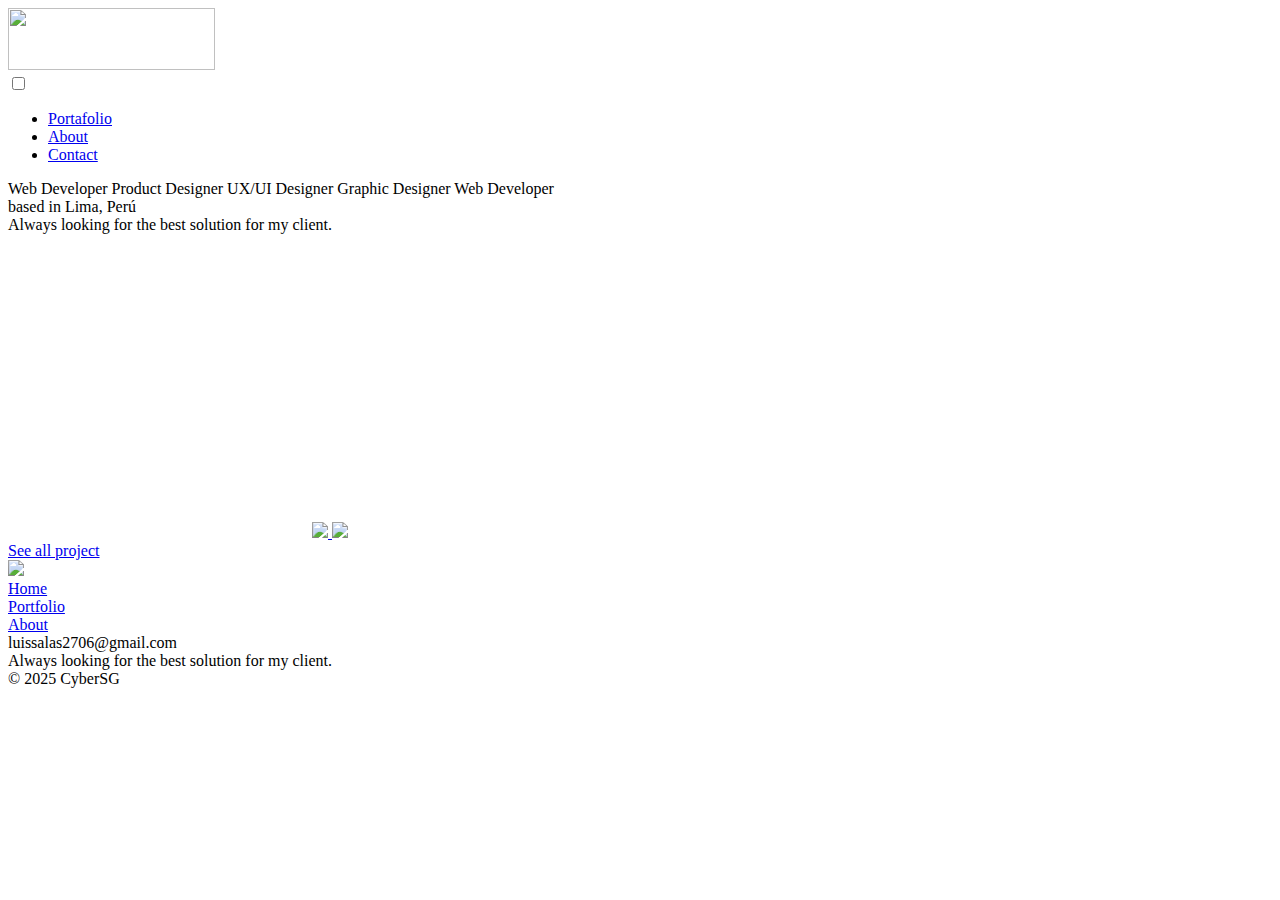
==== index.html @ b2e913a4 "Update index.html" ====
<!DOCTYPE html>
<html lang="en">
<head>
  <meta charset="utf-8" />
  <meta name="viewport" content="width=device-width" />
  <title>Home | CyberSG</title>
  <link rel="preconnect" href="https://fonts.googleapis.com">
  <link rel="preconnect" href="https://fonts.gstatic.com" crossorigin>
  <link href="https://fonts.googleapis.com/css2?family=Poppins:ital,wght@0,100;0,200;0,300;0,400;0,500;0,600;0,700;0,800;0,900;1,100;1,200;1,300;1,400;1,500;1,600;1,700;1,800;1,900&display=swap" rel="stylesheet">
  <link rel="stylesheet" href="https://cdnjs.cloudflare.com/ajax/libs/font-awesome/6.6.0/css/all.min.css">
  
  <link rel="icon" type="image/x-icon" href="./assets/images/myself.avif">
  <link rel="stylesheet" href="./assets/css/styles.css">
  <meta name="description" content="Graphic designer, Web designer and Illustrator experimenting all paths in design. Always looking for the best solution." />
</head>
<body>
  <!-- Header -->
  <header class="nav">
    <div class="header-wrap">
        <nav class="navbar">
          <a href="/" aria-current="page" class="navbar-brand w-inline-block w--current">
            <img src="https://cdn.prod.website-files.com/673e879d812768222bf37f48/673ea64b61f57337a04511da_Vectors-Wrapper.svg" loading="lazy" width="207" height="62" alt="" class="brand_logo">
          </a>
          <div class="hamburger-icon">
            <label for="dropdown">
              <div class="bar bar1"></div>
              <div class="bar bar2"></div>
              <div class="bar bar3"></div>  
            </label>
            <input type="checkbox" id="dropdown" name="dropdown">
          </div>
        </nav>
    </div>

    <ul class="pages">                   
        <li><a href="#inicio" title="Inicio">Portafolio</a></li>
        <li><a href="#productos" title="Productos">About</a></li>
        <li><a href="#servicio" title="Servicio">Contact</a></li>
    </ul> 
  </header>
  <!-- Header -->
  <main>
      <!-- Hero -->
    <section id="content">
      <div class="content-header">
        <div class="text-changer">
          <div class="roles-container"> 
            <span class="role">Web Developer</span>
            <span class="role">Product Designer</span>
            <span class="role">UX/UI Designer</span>
            <span class="role">Graphic Designer</span>
            <span class="role">Web Developer</span>
          </div>
        </div>
        <div class="content-subtitle">based in Lima, Perú</div>
        <div class="content-description">Always looking for the best solution for my client.</div>
      </div>
    </section>
    <!-- Hero-->

    <!-- Projects Section -->
    <section class="section">
      <div class="image-gallery">
        <a class="video-container" href="#">
          <video loop autoplay muted class="image-large" src="./assets/videos/arquitech.mp4"></video>
        </a>
        <div class="image-small-container">
          <a class="video-container">
            <video class="image-small" loop autoplay muted src="./assets/videos/anilist.mp4"></video>
          </a>
          <a class="image-small" href="#">
              <img class="image-small" src="./assets/images/cacao.avif" />
          </a>

          <a class="image-small" href="#">
            <img class="image-small" src="./assets/images/drcaramelo.avif" />
        </a>  
      </div>
        <a class="button" href="#">
            <div>See all project</div>
        </a>
      </div>
    </section>
  </main>
  
<!-- Footer -->
  <footer>
    <div class="footer">
      <div class="footer-image">
        <img class="img" src="./assets/images/myself.avif" />
      </div>
      <div class="footer-section">
        <a class="footer-link" href="#">
          <div>Home</div>
        </a>
        <a class="footer-link" href="#">
          <div>Portfolio</div>
        </a>
        <a class="footer-link" href="#">
          <div>About</div>
        </a>
      </div>
      
      <div class="footer-section contact">
        <div>luissalas2706@gmail.com</div>
      </div>
      
      <div class="footer-section contact">
        <div>Always looking for the best solution for my client.</div>
        <div class="footer-border"></div>
      </div>
    </div>
        
    <div class="footer-bottom">
      <div class="footer-copyright">© 2025 CyberSG</div>
      <div class="footer-icon">
        <div class="footer-icon-inner"></div>
      </div>
      <div class="footer-icon">
        <div class="footer-icon-inner"></div>
      </div>
      <div class="contact-section">
        <div class="contact-box">
          <div class="contact-icon">
            <div class="contact-icon-inner"></div>
          </div>
        </div>
      </div>
    </div>
  </footer>

  <div class="cursor"></div>

  <script>
    const links = document.querySelectorAll('a');
    const cursor = document.querySelector('.cursor');
    document.addEventListener('mousemove', e => {
      cursor.style.left = e.clientX + 'px';
      cursor.style.top = e.clientY + 'px';
    });

    links.forEach(link => {
    link.addEventListener('mouseenter', () => {
        cursor.classList.add('hover');
    });
    link.addEventListener('mouseleave', () => {
        cursor.classList.remove('hover');
    });
});
  </script>
  <!-- <script async src="https://events.framer.com/script" data-fid="985a399c72b0c7d44faf01b44bc8682a6a8ce9998fe807d89aa4cbc9bcb6f5d7"></script> -->
</body>
</html>
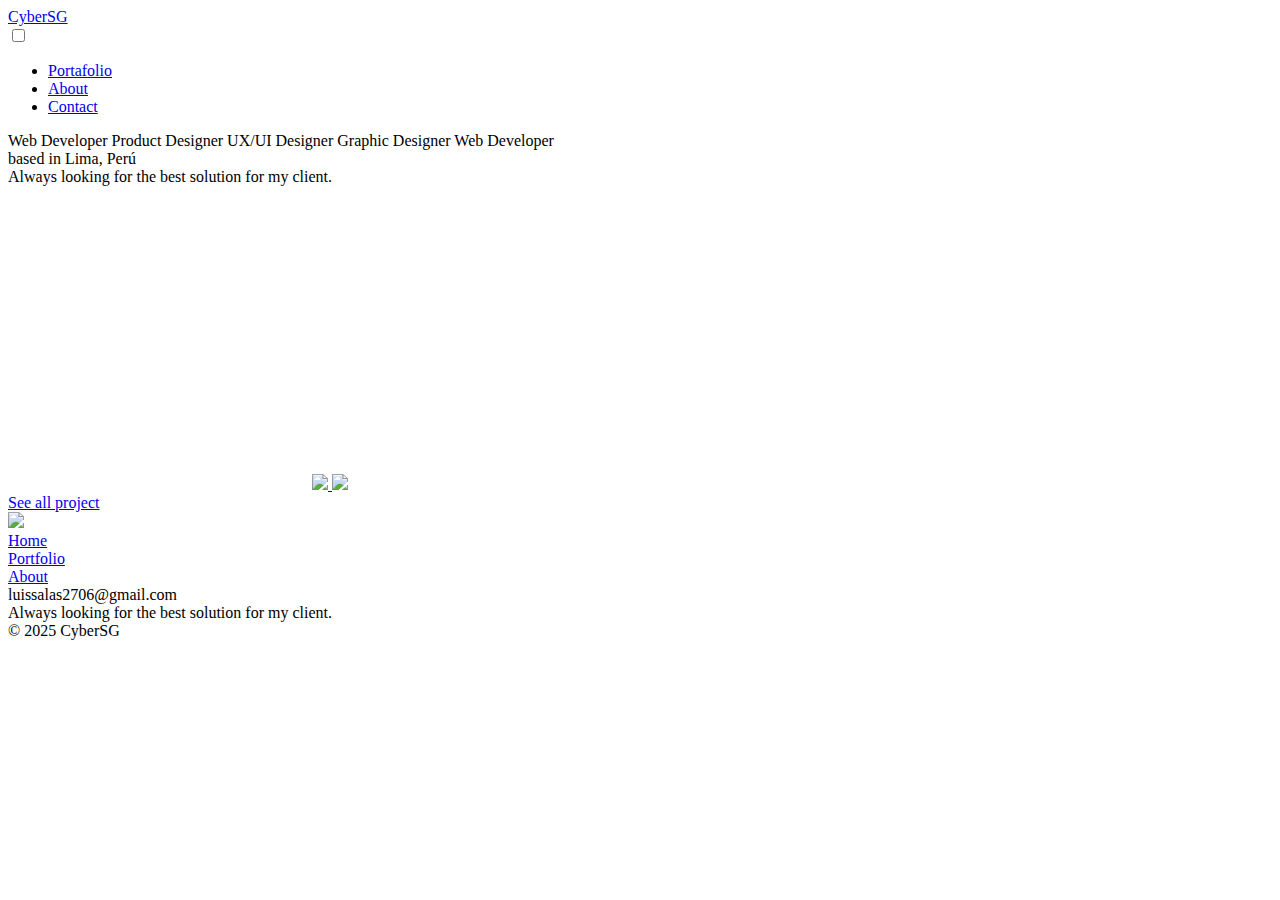
==== commit a342dfed: "Update index.html" ====
--- a/index.html
+++ b/index.html
@@ -19,7 +19,8 @@
     <div class="header-wrap">
         <nav class="navbar">
           <a href="/" aria-current="page" class="navbar-brand w-inline-block w--current">
-            <img src="https://cdn.prod.website-files.com/673e879d812768222bf37f48/673ea64b61f57337a04511da_Vectors-Wrapper.svg" loading="lazy" width="207" height="62" alt="" class="brand_logo">
+            <div class="logo_text">CyberSG</div>
+<!--             <img src="https://cdn.prod.website-files.com/673e879d812768222bf37f48/673ea64b61f57337a04511da_Vectors-Wrapper.svg" loading="lazy" width="207" height="62" alt="" class="brand_logo"> -->
           </a>
           <div class="hamburger-icon">
             <label for="dropdown">
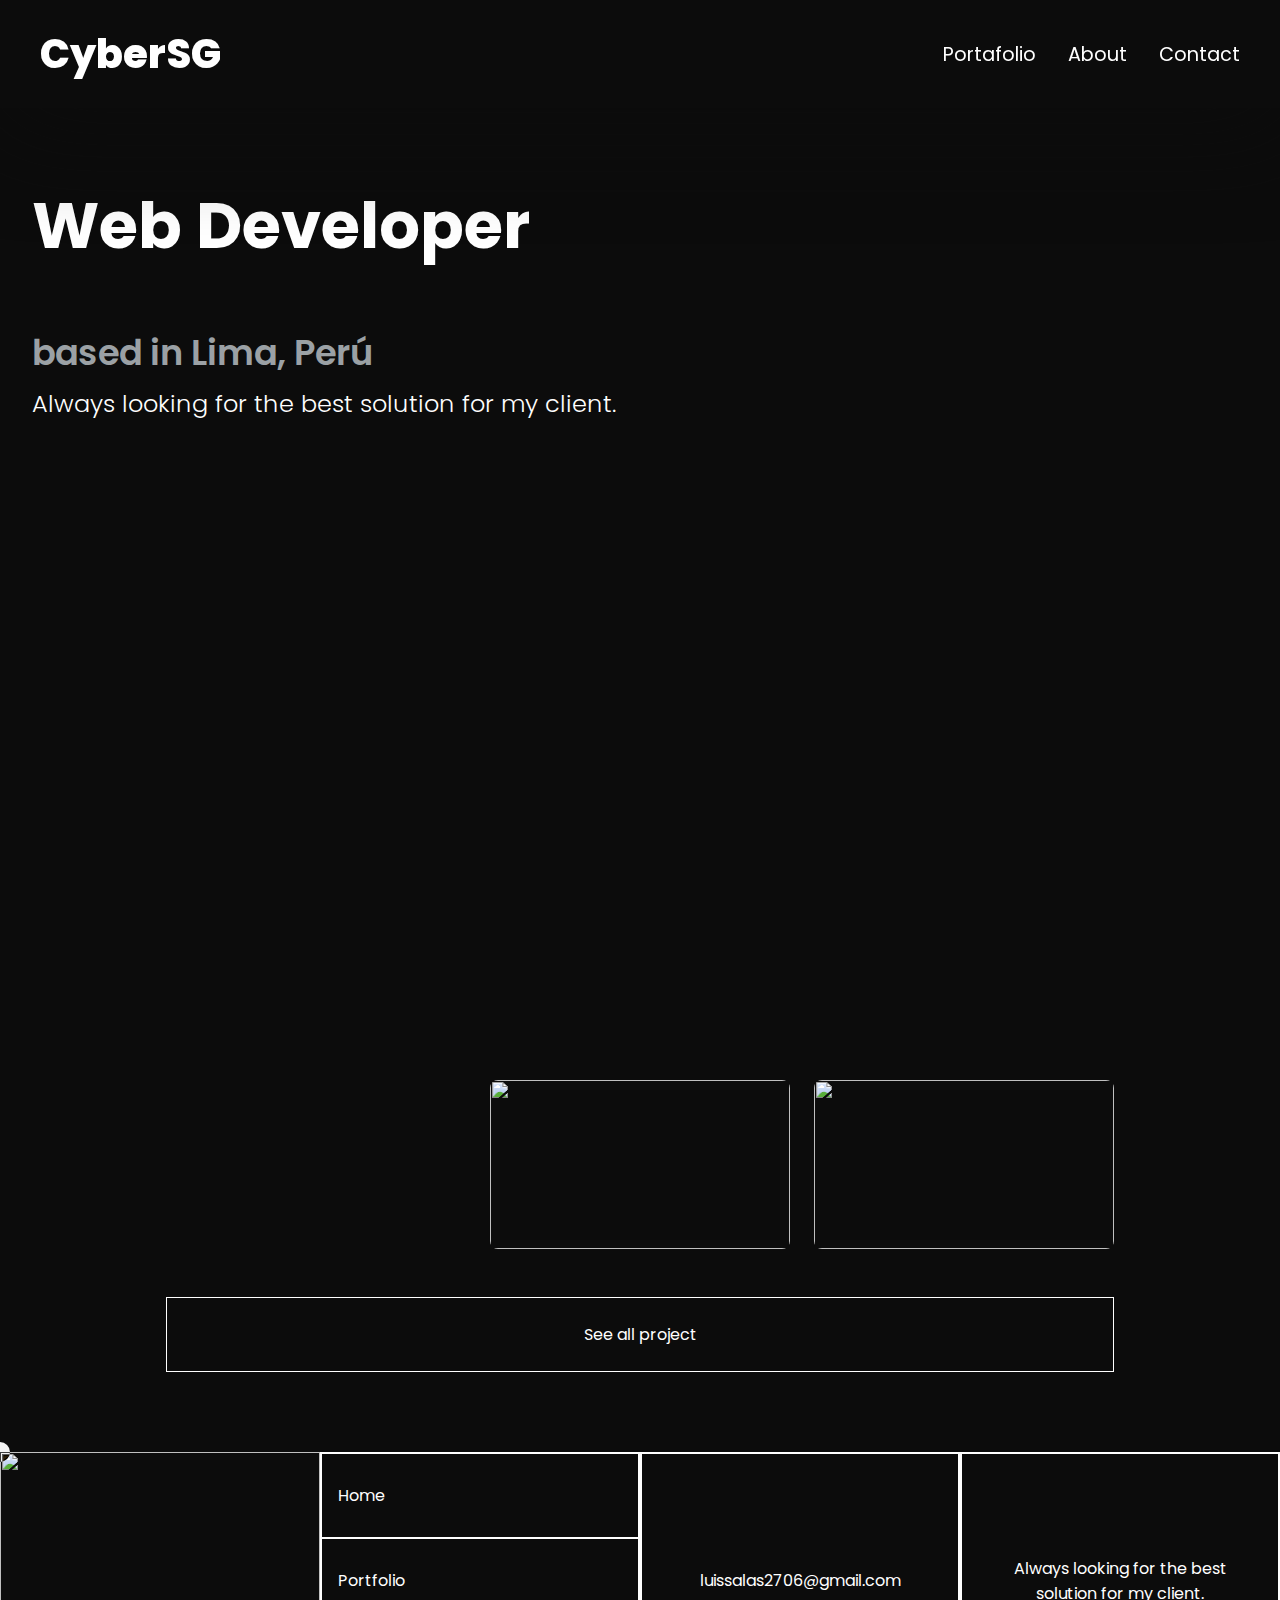
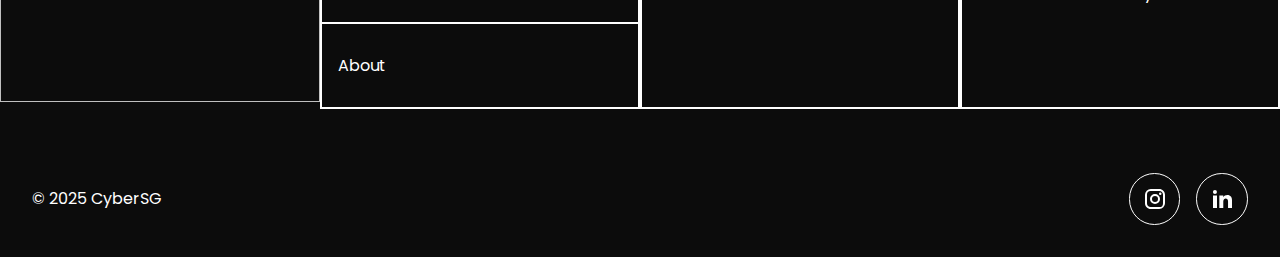
==== commit 79cea718: "feed/ ver 2 from desktop" ====
--- a/index.html
+++ b/index.html
@@ -14,32 +14,6 @@
   <meta name="description" content="Graphic designer, Web designer and Illustrator experimenting all paths in design. Always looking for the best solution." />
 </head>
 <body>
-  <!-- Header -->
-  <header class="nav">
-    <div class="header-wrap">
-        <nav class="navbar">
-          <a href="/" aria-current="page" class="navbar-brand w-inline-block w--current">
-            <div class="logo_text">CyberSG</div>
-<!--             <img src="https://cdn.prod.website-files.com/673e879d812768222bf37f48/673ea64b61f57337a04511da_Vectors-Wrapper.svg" loading="lazy" width="207" height="62" alt="" class="brand_logo"> -->
-          </a>
-          <div class="hamburger-icon">
-            <label for="dropdown">
-              <div class="bar bar1"></div>
-              <div class="bar bar2"></div>
-              <div class="bar bar3"></div>  
-            </label>
-            <input type="checkbox" id="dropdown" name="dropdown">
-          </div>
-        </nav>
-    </div>
-
-    <ul class="pages">                   
-        <li><a href="#inicio" title="Inicio">Portafolio</a></li>
-        <li><a href="#productos" title="Productos">About</a></li>
-        <li><a href="#servicio" title="Servicio">Contact</a></li>
-    </ul> 
-  </header>
-  <!-- Header -->
   <main>
       <!-- Hero -->
     <section id="content">
@@ -57,7 +31,6 @@
         <div class="content-description">Always looking for the best solution for my client.</div>
       </div>
     </section>
-    <!-- Hero-->
 
     <!-- Projects Section -->
     <section class="section">
@@ -66,7 +39,7 @@
           <video loop autoplay muted class="image-large" src="./assets/videos/arquitech.mp4"></video>
         </a>
         <div class="image-small-container">
-          <a class="video-container">
+          <a class="video-container" href="#">
             <video class="image-small" loop autoplay muted src="./assets/videos/anilist.mp4"></video>
           </a>
           <a class="image-small" href="#">
@@ -83,73 +56,22 @@
       </div>
     </section>
   </main>
-  
-<!-- Footer -->
-  <footer>
-    <div class="footer">
-      <div class="footer-image">
-        <img class="img" src="./assets/images/myself.avif" />
-      </div>
-      <div class="footer-section">
-        <a class="footer-link" href="#">
-          <div>Home</div>
-        </a>
-        <a class="footer-link" href="#">
-          <div>Portfolio</div>
-        </a>
-        <a class="footer-link" href="#">
-          <div>About</div>
-        </a>
-      </div>
-      
-      <div class="footer-section contact">
-        <div>luissalas2706@gmail.com</div>
-      </div>
-      
-      <div class="footer-section contact">
-        <div>Always looking for the best solution for my client.</div>
-        <div class="footer-border"></div>
-      </div>
-    </div>
-        
-    <div class="footer-bottom">
-      <div class="footer-copyright">© 2025 CyberSG</div>
-      <div class="footer-icon">
-        <div class="footer-icon-inner"></div>
-      </div>
-      <div class="footer-icon">
-        <div class="footer-icon-inner"></div>
-      </div>
-      <div class="contact-section">
-        <div class="contact-box">
-          <div class="contact-icon">
-            <div class="contact-icon-inner"></div>
-          </div>
-        </div>
-      </div>
-    </div>
-  </footer>
 
   <div class="cursor"></div>
 
   <script>
-    const links = document.querySelectorAll('a');
-    const cursor = document.querySelector('.cursor');
-    document.addEventListener('mousemove', e => {
-      cursor.style.left = e.clientX + 'px';
-      cursor.style.top = e.clientY + 'px';
+    document.addEventListener("DOMContentLoaded", function () {
+    Promise.all([
+    fetch("./assets/components/header.html").then(response => response.text()),
+    fetch("./assets/components/footer.html").then(response => response.text())
+    ]).then(([header, footer]) => {
+    document.body.insertAdjacentHTML("afterbegin", header);
+    document.body.insertAdjacentHTML("beforeend", footer);
+    initCursor(); // Inicializa el cursor después de cargar header y footer
     });
+    });
+  </script>
+  <script src="./assets/js/mouse.js"></script>
 
-    links.forEach(link => {
-    link.addEventListener('mouseenter', () => {
-        cursor.classList.add('hover');
-    });
-    link.addEventListener('mouseleave', () => {
-        cursor.classList.remove('hover');
-    });
-});
-  </script>
-  <!-- <script async src="https://events.framer.com/script" data-fid="985a399c72b0c7d44faf01b44bc8682a6a8ce9998fe807d89aa4cbc9bcb6f5d7"></script> -->
 </body>
-</html>
-
+</html>--- a/assets/css/styles.css
+++ b/assets/css/styles.css
@@ -0,0 +1,662 @@
+/* General styles */
+:root {
+    --bg-color: #0C0C0C;
+    --text-color: #fff;
+    --accent-color: #0c0c0c;
+}
+
+
+* {
+    box-sizing: border-box;
+}
+
+/* @import url('https://fonts.googleapis.com/css2?family=Poppins:ital,wght@0,100;0,200;0,300;0,400;0,500;0,600;0,700;0,800;0,900;1,100;1,200;1,300;1,400;1,500;1,600;1,700;1,800;1,900&display=swap'); */
+
+body {
+    font-family: 'Poppins', sans-serif;
+    margin: 0;
+    padding: 0;
+    background-color: var(--bg-color);
+    color: #fff;
+    width: 100%;
+}
+.header {
+    position: relative;
+    background: var(--bg-color);
+    box-shadow: 0px 1px 2px rgba(0, 0, 0, 0.25);
+    display: flex;
+    flex-direction: column;
+    justify-content: flex-start;
+    align-items: flex-start;
+}
+
+a.logo-text{
+    color: white;
+    font-size: 2.5rem;
+    font-weight: 800;
+    text-decoration: none;
+}
+
+.nav{
+    width: 100%;
+    padding: 1.5rem 2.5rem;
+    position: sticky;
+    top: 0;
+    z-index: 50;
+    display: flex;
+    flex-direction: column;
+    background-color: var(--bg-color);
+    justify-content: center;
+    align-items: center;
+    align-content: center;
+    box-shadow: 5px 8px 100px 8px var(--bg-color);
+}
+
+.navbar-content {
+    padding: 2rem;
+    display: flex;
+    flex-direction: column;
+    justify-content: center;
+    align-items: center;
+    width: 100%;
+    height: auto;
+    background: var(--bg-color);
+    top: 10%;
+}
+
+.navbar-link {
+    font-size: 1rem;
+    font-weight: 700;
+    line-height: 1.2em;
+    text-decoration: none;
+    display: flex;
+    flex-direction: column;
+    align-items: center;
+    text-align: center;
+}
+
+.hamburger-icon .bar {
+    width: 30px;
+    height: 4.5px;
+    background-color: white;
+    margin: 6px 0;
+    transition: all 0.5s ease, opacity 0.3s ease;
+    transform-origin: left;
+}
+
+/* Estilos cuando el menú está abierto */
+header:has(.hamburger-icon input[type="checkbox"]:checked) .bar1 {
+    transform: rotate(45deg);
+}
+
+header:has(.hamburger-icon input[type="checkbox"]:checked) .bar2 {
+   opacity: 0;
+}
+
+header:has(.hamburger-icon input[type="checkbox"]:checked) .bar3 {
+    transform: rotate(-45deg);
+}
+
+.hamburger-icon input[type="checkbox"] {
+    display: none;
+}
+
+header:has(.hamburger-icon input[type="checkbox"]:checked) .pages {
+    height: auto;
+    opacity: 1;
+    transition: height 0.3s ease, opacity 0.3s ease;
+    margin: 1rem;
+}
+
+label {
+    text-align: left;
+    justify-content: left;
+    font-family: "Noto Serif JP";
+    font-weight: 800;
+}
+input {
+    width: 100%;
+    display: flex;
+    flex-direction: column;
+    font-family: "Noto Serif JP";
+    font-weight: 700;
+    padding: 0.9rem;
+
+}
+
+.horizontal {
+    justify-content: center;
+    width: 100%;
+    gap: 2rem;
+    display: flex;
+    flex-direction: row;
+
+    & .svg_nav {
+        width: 50%;
+        min-width: 50px;
+    }
+}
+
+.header-wrap {
+    width: 100%;
+    display: flex;
+    align-content: center;
+    align-items: center;
+    justify-content: center;
+}
+
+.pages {
+    margin: 0;
+    display: flex;
+    flex-direction: column;
+    gap: 1rem;
+    overflow: hidden;
+    height: 0;
+    text-decoration: none;
+    font-size: clamp(1rem, 3vw, 1.2rem);
+    transition: height .5s;
+    interpolate-size: allow-keywords;
+    padding: 0;
+    & ul, li, a {
+        text-align: center;
+        list-style: none;
+        text-decoration: none;
+        color: white;
+        
+        /* & ul, li, a :hover .cursor {
+            transform: scale(6);
+        } */
+    
+    }
+}
+
+.navbar {
+    width: 100%;
+    top: 0;
+    display: flex;
+    flex-direction: row;
+    align-items: center;
+    justify-content: space-between;
+    font-size: 1.1em;
+    font-weight: 900;
+    list-style: none;
+    
+    overflow: hidden;
+    
+    & .svg_nav {
+        width: 20%;
+    }
+
+}
+
+
+main {
+    display: flex;
+    flex-direction: column;
+    align-items: center;
+    justify-content: center;
+    width: 100%;
+    padding: 2rem;
+    gap: 1rem;
+}
+.text {
+    margin-top: 0;
+    margin-bottom: 0;
+    line-height: 1.2em;
+    text-decoration: none;
+}
+
+#content {
+    width: 100%;
+}
+
+.content-header {
+    display: flex;
+    flex-direction: column;
+    gap: 16px;
+}
+
+.text-changer {
+    position: relative;
+    width: 100%;
+    height: 8rem;
+    
+    border-radius: 8px;
+    
+    flex-direction: column;
+    font-weight: 700;
+    gap: 16px;
+    line-height: 1.2em;
+    font-size: clamp(2.8rem, 3vw, 4rem);
+    box-sizing: content-box;
+    text-wrap: balance;
+    
+    display: flex;
+    overflow: hidden;
+
+    /* transition: height 0.3s;
+    interpolate-size: allow-keywords; */
+
+}
+
+.roles-container {
+    overflow: hidden;
+    position: relative;
+    padding-right: 5rem;
+    
+}
+
+.role {
+
+    display: block;
+    height: 100%;
+    /* height: 100%; */
+    /* top: 0;
+    left: 0; */
+    color: white;
+    /* transform: translateY(20px); */
+    animation: role-change 4s infinite;
+}
+
+
+
+@keyframes role-change {
+    10% {
+        transform: translateY(-102%);
+    }
+    25% {
+        transform: translateY(-100%);
+    }
+    35% {
+        transform: translateY(-202%);
+    }
+    50% {
+        transform: translateY(-200%);
+    }
+    60% {
+        transform: translateY(-302%);
+    }
+    75% {
+        transform: translateY(-300%);
+    }
+    85% {
+        transform: translateY(-402%);
+    }
+    100% {
+        transform: translateY(-400%);
+    }
+}
+
+@keyframes scroll {
+0% {
+    transform: translateX(0);
+}
+100% {
+    transform: translateX(-100%);
+}
+}
+  
+
+.content-subtitle {
+    font-size: clamp(2rem, 3vw, 3rem);
+    font-weight: 600;
+    line-height: 1.2em;
+    color: #9ba1a5;
+}
+
+.content-description{
+    font-size: clamp(1rem, 3vw, 2rem);
+    font-weight: 300;
+    line-height: 1.2em;
+}
+
+.footer-links {
+    grid-column-gap: 16px;
+    flex: 0 auto;
+    justify-content: center;
+    align-items: flex-start;
+    text-decoration: none;
+    display: flex;
+}
+
+.socialmedia-icons {
+    grid-column-gap: 15px;
+    justify-content: flex-start;
+    align-items: center;
+    width: 25px;
+    height: 25px;
+    text-decoration: none;
+    display: flex;
+    position: relative;
+}
+
+.logo-container {
+    width: 50px;
+    height: 50px;
+    display: flex;
+    justify-content: center;
+    align-items: center;
+}
+
+
+
+.button {
+    text-align: center;
+    padding: 1.5rem;
+    border: 1.5px solid white;
+    color: white;
+    text-decoration: none;
+    transition: all .2s ease-in-out;
+
+    &:hover {
+        background-color: white;
+        color: var(--bg-color);
+    }
+}
+
+.image-gallery {
+    display: flex;
+    flex-direction: column;
+    max-width: 1120px;
+    width: 100%;
+    gap: 16px;
+}
+video {
+    width: 100%;
+    aspect-ratio: 16 / 9;
+    object-fit: cover;
+    object-position: center;
+}
+
+.video-container {
+    width: 100%;
+    max-height: 36rem;
+    display: flex;
+    flex-direction: row;
+    justify-content: center;
+    overflow: hidden;
+    border-radius: 8px;
+}
+
+.image-small-container {
+    width: 100%;
+    display: flex;
+    flex-direction: column;
+    gap: 24px;
+}
+.image-small {
+    width: 100%;
+    object-fit: cover;
+    border-radius: 8px;
+    max-height: 20rem;
+
+    & img {
+        object-fit: cover;
+        height: 100%;
+    }
+}
+
+
+.block {
+    margin: 10px 0;
+}
+
+.text {
+    font-size: 2rem;
+    opacity: 0;
+    animation: fadeIn 2s forwards;
+}
+
+
+footer {
+    display: flex;
+    flex-direction: column;
+    gap: 2rem;
+}
+
+.footer {
+    width: 100%;
+    display: grid;
+
+
+    & .footer-section.contact {
+        color: var(--text-color);
+        display: flex;
+        justify-content: center;
+        align-items: center;
+        height: 100%;
+        padding: 2rem;
+        border: solid 2px white;
+        text-decoration: none;
+    }
+}
+.footer-bottom {
+    width: 100%;
+    padding: 2rem;
+    display: flex;
+    flex-direction: row;
+    justify-content: space-between;
+}
+
+.footer-section {
+    display: flex;
+    flex-direction: column;
+    width: 100%;
+    text-align: center;
+    border: solid 1px white;
+    transition: all .2s ease-in-out;
+    
+}
+
+.footer-section.contact:hover {
+    background-color: white;
+    color: var(--bg-color);
+}
+
+.footer-block {
+    width: 100%;
+    height: 100%;
+    justify-content: center;
+    border: solid 1px white;
+}
+
+.footer-image {
+    width: 100%;
+    height: 100%;
+    overflow: hidden;
+}
+.img {
+    width: 100%;
+    height: 100%;
+    object-fit: cover;
+}
+
+.footer-link {
+    display: flex;
+    text-align: left;
+    width: 100%;
+    height: 100%;
+    padding: 1.5rem;
+    border: 1.5px solid white;
+    color: white;
+    text-decoration: none;
+    align-items: center;
+    transition: all .2s ease-in-out;
+
+    &:hover {
+        background-color: white;
+        color: var(--bg-color);
+    }
+}
+
+.footer-copyright {
+    display: flex;
+    align-items: center;
+}
+
+.footer-icon-wrapper {
+    display: flex;
+    flex-direction: row;
+    justify-content: center;
+    gap: 1rem;
+    text-decoration: none;
+
+    & .footer-icon {
+        display: flex;
+        border: 1.5px solid white;
+        padding: 0.8rem;
+        border-radius: 50%;
+        transition: all 200ms ease-in-out;
+        color: var(--text-color);
+
+        &:hover {
+            background-color: white;
+            fill: var(--bg-color);
+            color: var(--bg-color);
+        }
+    }
+}
+
+@media (min-width: 768px){
+    .image-small-container {
+        flex-direction: row;
+    }
+    
+    .footer-section {
+        flex-direction: row;
+
+        & :nth-child(1) {
+            padding: 1rem;
+        }
+    
+        & :nth-child(2) {
+            padding: 1rem;
+        }
+        & :nth-child(3) {
+            padding: 0.95rem;
+        }
+
+        & a.footer-link {
+            width: 100%;
+            height: 100%;
+        }
+    }
+
+    .img {
+        height: 250px;
+    }
+}
+
+@media (min-width: 1070px) {
+    
+    .nav {
+        flex-direction: row;
+        width: 100%;
+        justify-content: space-between;
+    }
+    .header-wrap {
+        width: auto;
+    }
+    /* .navbar {
+        width: auto;
+    } */
+    .hamburger-icon {
+        display: none;
+    }
+
+    main {
+        padding: 5rem 2rem;
+        gap: 5rem;
+    }
+    .pages {
+        display: flex;
+        flex-direction: row;
+        gap: 2rem;
+        height: auto;
+        opacity: 1;
+        transition: height 0.3s ease, opacity 0.3s ease;
+
+    }
+
+    .text-changer {
+        font-size: 4.7vw;
+        font-size: clamp(3rem, 5vw, 5rem);
+    }
+
+    .content-subtitle {
+        font-size: clamp(2rem, 3vw, 2.2rem);
+        font-weight: 600;
+        line-height: 1.2em;
+        color: #9ba1a5;
+    }
+    
+    .content-description{
+        font-size: clamp(1rem, 3vw, 1.5rem);
+        font-weight: 300;
+        line-height: 1.2em;
+    }
+
+    .image-gallery {
+        gap: 48px;
+    }
+    .image-small-container {
+        display: grid;
+        grid-template-columns: repeat(3, 1fr);
+    }
+
+    .footer {
+        grid-template-columns: repeat(4, 1fr);
+        min-height: 240px;
+    }
+
+    .footer-section {
+        flex-direction: column;
+        height: 100%;
+
+        & :nth-child(1) {
+            height: 100%;
+            padding: 1rem;
+        }
+    
+        & :nth-child(2) {
+            height: 100%;
+            padding: 1rem;
+        }
+        & :nth-child(3) {
+            padding: 1rem;
+        }
+
+        & a.footer-link {
+            display: flex;
+            align-items: center;
+            width: 100%;
+            height: 100%;
+        }
+
+        & .footer-section.contact {
+            height: 100%;
+        }
+    }
+    
+    .cursor {
+        position: fixed;
+        z-index: 9999;
+        width: 20px;
+        height: 20px;
+        border-radius: 50%;
+        background: white;
+        transition: transform 0.2s ease-in-out;
+        transform: translate(-50%, -50%);
+        pointer-events: none;
+        mix-blend-mode: difference;
+
+    }
+    a:hover ~ .cursor {
+        transform: scale(3);
+    }
+    .cursor.hover {
+        transform: scale(3);
+    }
+    
+
+}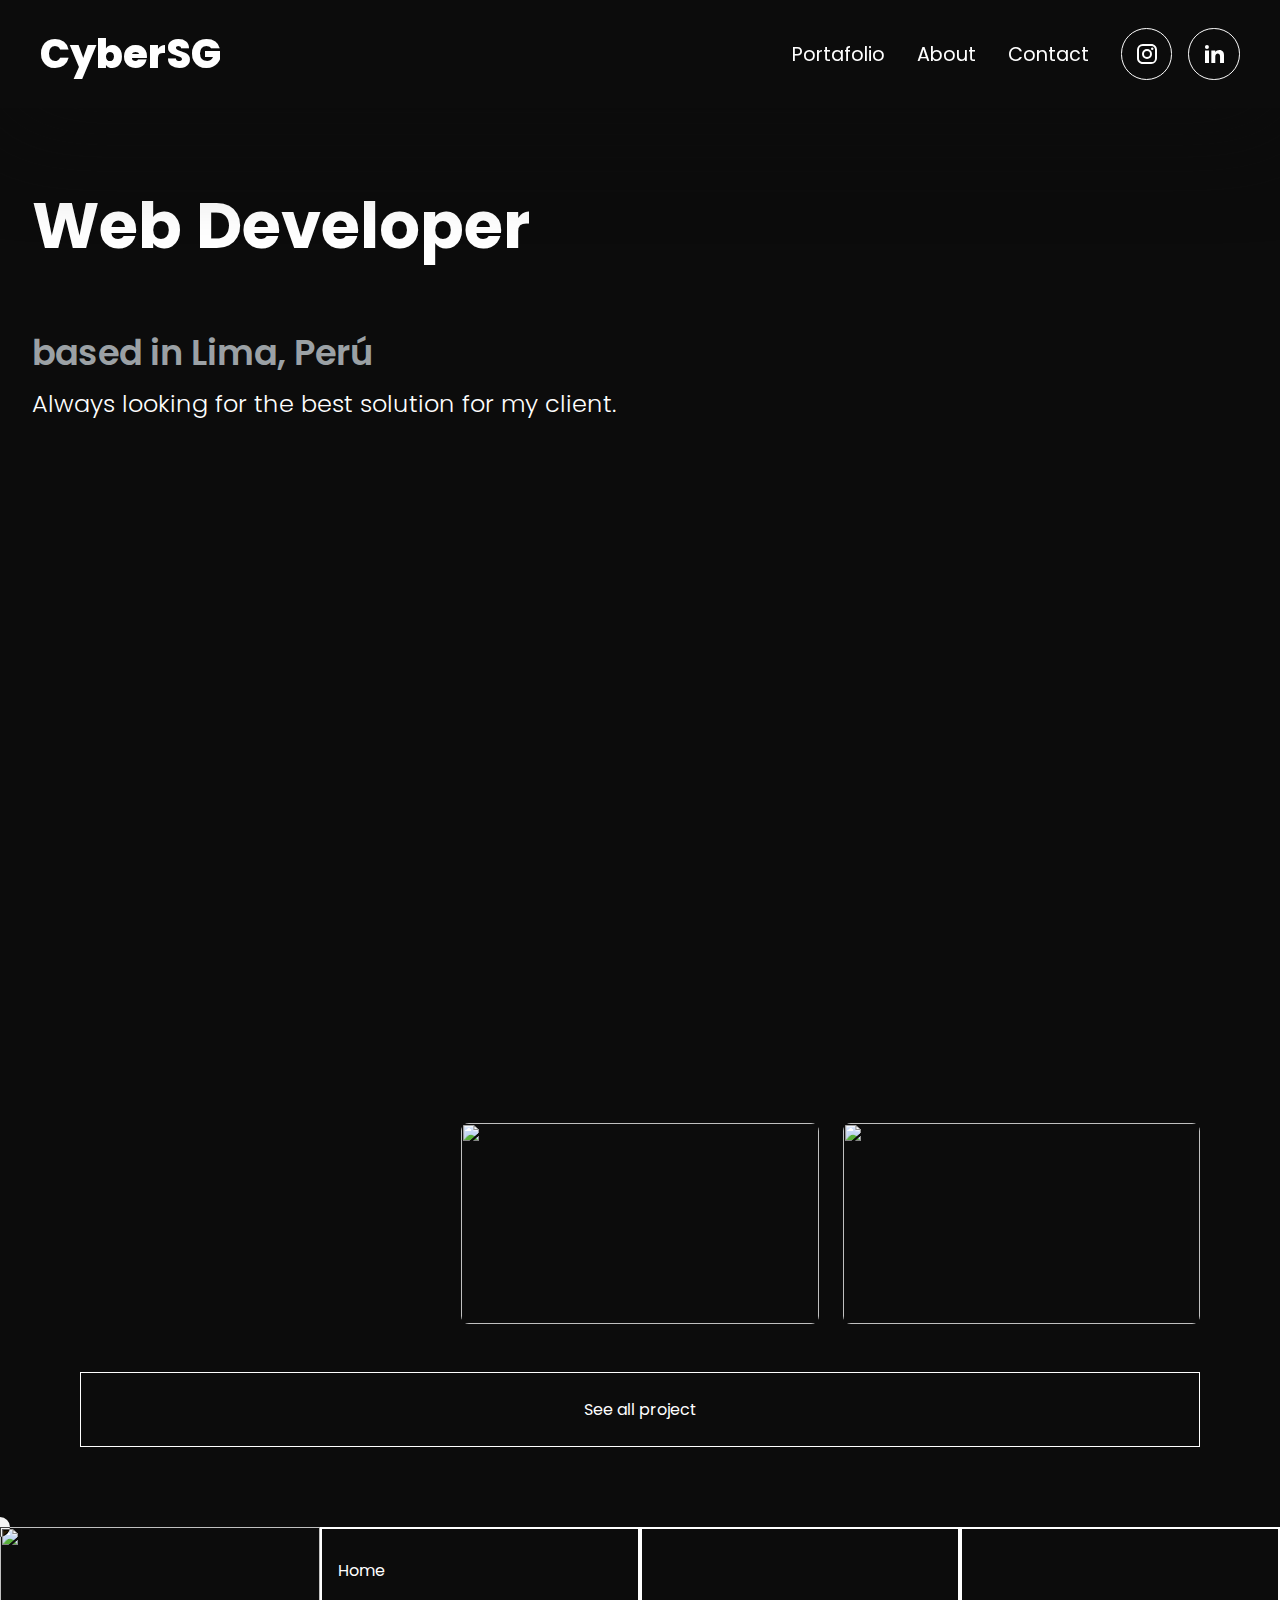
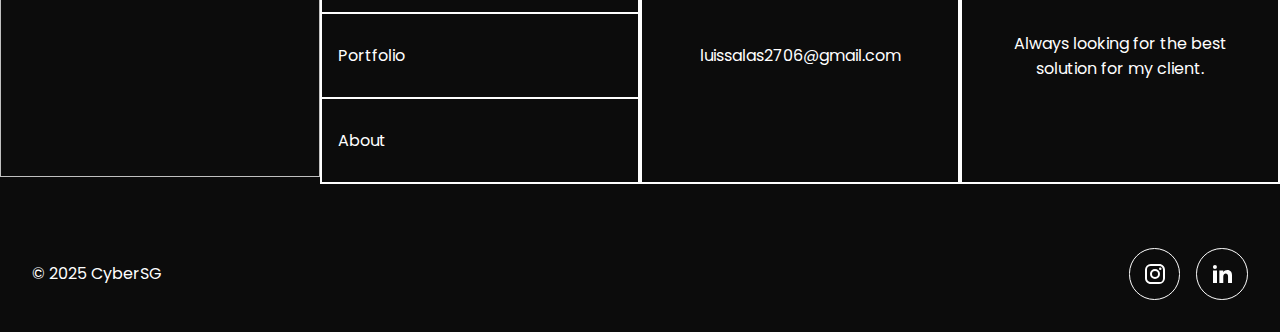
==== commit 03528eb2: "about.html" ====
--- a/index.html
+++ b/index.html
@@ -33,7 +33,7 @@
     </section>
 
     <!-- Projects Section -->
-    <section class="section">
+    <section class="section center">
       <div class="image-gallery">
         <a class="video-container" href="#">
           <video loop autoplay muted class="image-large" src="./assets/videos/arquitech.mp4"></video>
@@ -72,6 +72,7 @@
     });
   </script>
   <script src="./assets/js/mouse.js"></script>
+  <script src="./assets/js/smooth-scroll.js"></script>
 
 </body>
 </html>--- a/assets/css/styles.css
+++ b/assets/css/styles.css
@@ -19,7 +19,12 @@
     background-color: var(--bg-color);
     color: #fff;
     width: 100%;
-}
+    cursor: none;
+}
+
+a {
+    cursor: none;
+  }
 .header {
     position: relative;
     background: var(--bg-color);
@@ -146,6 +151,7 @@
 }
 
 .pages {
+    align-items: center;
     margin: 0;
     display: flex;
     flex-direction: column;
@@ -199,6 +205,31 @@
     padding: 2rem;
     gap: 1rem;
 }
+
+.section {
+    width: 100%;
+    max-width: 1440px;
+
+}
+.center {
+    display: flex;
+    justify-content: center;
+}
+.proyectos {
+    display: flex;
+    flex-direction: row;
+    justify-content: space-between;
+    max-width: 900px;
+
+    & svg {
+        width: 2.5em;
+        height: auto;
+    }
+}
+
+.display_text {
+    font-size: 3rem;
+}
 .text {
     margin-top: 0;
     margin-bottom: 0;
@@ -376,6 +407,18 @@
     justify-content: center;
     overflow: hidden;
     border-radius: 8px;
+
+}
+
+.image-info {
+    display: flex;
+    flex-direction: row;
+    justify-content: space-between;
+    align-items: center;
+    
+    color: var(--text-color);
+    font-weight: 700;
+    
 }
 
 .image-small-container {
@@ -389,13 +432,23 @@
     object-fit: cover;
     border-radius: 8px;
     max-height: 20rem;
-
+    
     & img {
         object-fit: cover;
         height: 100%;
     }
 }
 
+.vertical {
+    max-height: none;
+    display: flex;
+    flex-direction: column;
+    text-decoration: none;
+}
+
+.image_big {
+    max-height: 36rem;
+}
 
 .block {
     margin: 10px 0;
@@ -545,6 +598,7 @@
     .img {
         height: 250px;
     }
+
 }
 
 @media (min-width: 1070px) {
@@ -657,6 +711,5 @@
     .cursor.hover {
         transform: scale(3);
     }
-    
-
-}+
+}
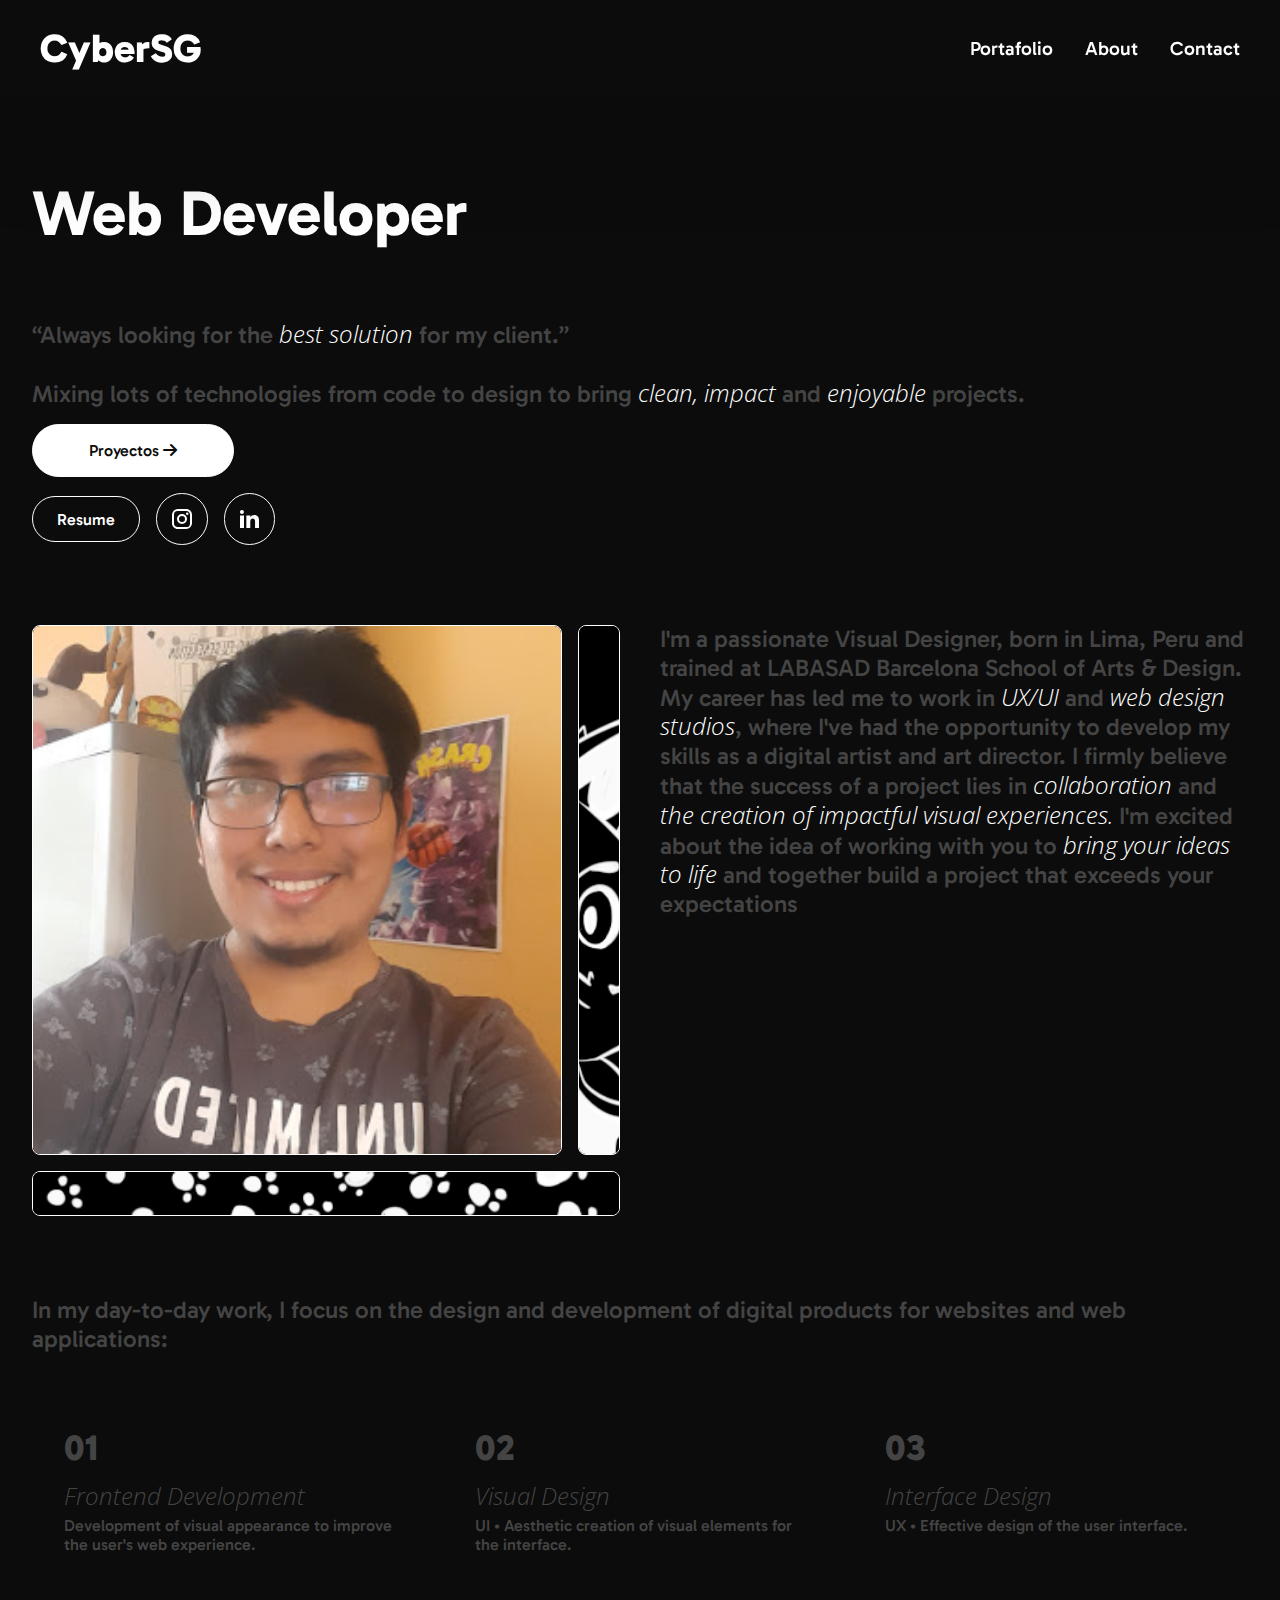
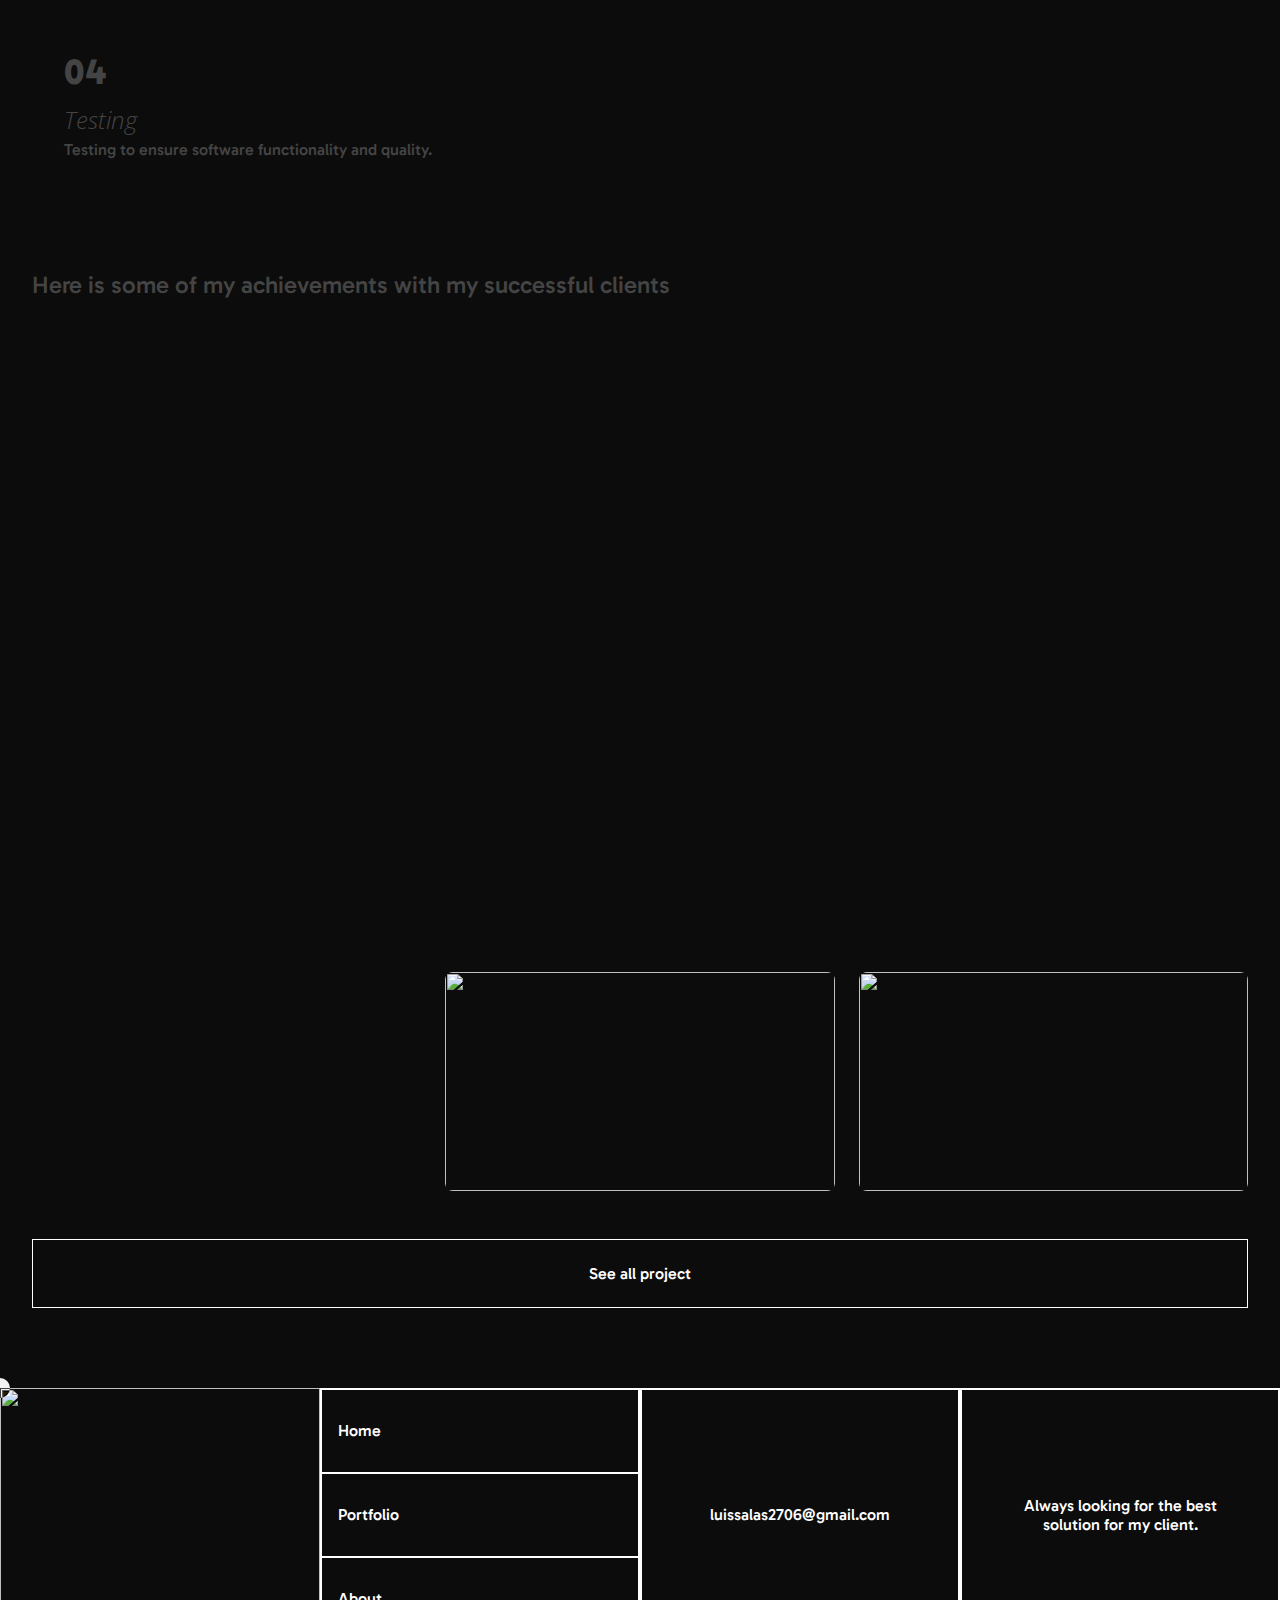
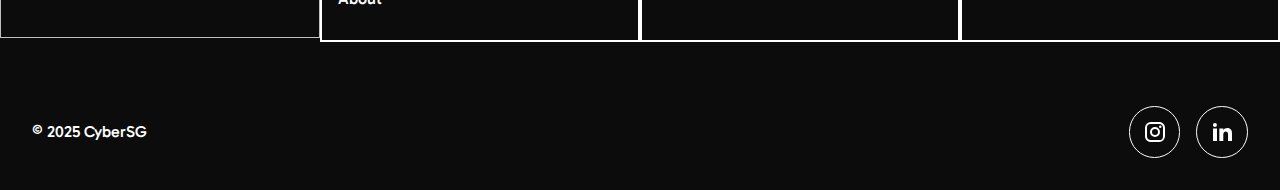
==== commit 830f6e6e: "cyber sg | version 3" ====
--- a/index.html
+++ b/index.html
@@ -7,16 +7,33 @@
   <link rel="preconnect" href="https://fonts.googleapis.com">
   <link rel="preconnect" href="https://fonts.gstatic.com" crossorigin>
   <link href="https://fonts.googleapis.com/css2?family=Poppins:ital,wght@0,100;0,200;0,300;0,400;0,500;0,600;0,700;0,800;0,900;1,100;1,200;1,300;1,400;1,500;1,600;1,700;1,800;1,900&display=swap" rel="stylesheet">
+
+  <!-- gabarito font -->
+
+  <link href="https://fonts.googleapis.com/css2?family=Gabarito:wght@400..900&display=swap" rel="stylesheet">
+  <!-- Awesome font -->
   <link rel="stylesheet" href="https://cdnjs.cloudflare.com/ajax/libs/font-awesome/6.6.0/css/all.min.css">
+
+  <!-- Open Sans font -->
+  <link href="https://fonts.googleapis.com/css2?family=Open+Sans:ital,wght@0,300..800;1,300..800&display=swap" rel="stylesheet">
   
   <link rel="icon" type="image/x-icon" href="./assets/images/myself.avif">
   <link rel="stylesheet" href="./assets/css/styles.css">
   <meta name="description" content="Graphic designer, Web designer and Illustrator experimenting all paths in design. Always looking for the best solution." />
 </head>
+  <!-- Google tag (gtag.js) -->
+<script async src="https://www.googletagmanager.com/gtag/js?id=G-HQEZV5Q9EH"></script>
+<script>
+  window.dataLayer = window.dataLayer || [];
+  function gtag(){dataLayer.push(arguments);}
+  gtag('js', new Date());
+
+  gtag('config', 'G-HQEZV5Q9EH');
+</script>
 <body>
   <main>
       <!-- Hero -->
-    <section id="content">
+    <section class="section">
       <div class="content-header">
         <div class="text-changer">
           <div class="roles-container"> 
@@ -27,14 +44,89 @@
             <span class="role">Web Developer</span>
           </div>
         </div>
-        <div class="content-subtitle">based in Lima, Perú</div>
-        <div class="content-description">Always looking for the best solution for my client.</div>
+        <div class="content-description">“Always looking for the <span class="text-span">best solution</span> for my client.”<br></br>
+        
+        Mixing lots of technologies from code to design to bring <span class="text-span">clean, impact</span> and <span class="text-span">enjoyable</span> projects.</div>
+        <a class="button outlink" href="/">Proyectos <span></span></a>
+        <div class="footer-icon-wrapper">
+          <a class="footer-icon button" href="/">Resume</a>
+          <a class="footer-icon" href="https://www.instagram.com/cybersg_zero/" target="_blank">     
+            <svg xmlns="http://www.w3.org/2000/svg" width="24" height="24" viewBox="0 0 24 24"><path fill="currentColor" d="M7.8 2h8.4C19.4 2 22 4.6 22 7.8v8.4a5.8 5.8 0 0 1-5.8 5.8H7.8C4.6 22 2 19.4 2 16.2V7.8A5.8 5.8 0 0 1 7.8 2m-.2 2A3.6 3.6 0 0 0 4 7.6v8.8C4 18.39 5.61 20 7.6 20h8.8a3.6 3.6 0 0 0 3.6-3.6V7.6C20 5.61 18.39 4 16.4 4zm9.65 1.5a1.25 1.25 0 0 1 1.25 1.25A1.25 1.25 0 0 1 17.25 8A1.25 1.25 0 0 1 16 6.75a1.25 1.25 0 0 1 1.25-1.25M12 7a5 5 0 0 1 5 5a5 5 0 0 1-5 5a5 5 0 0 1-5-5a5 5 0 0 1 5-5m0 2a3 3 0 0 0-3 3a3 3 0 0 0 3 3a3 3 0 0 0 3-3a3 3 0 0 0-3-3"/></svg>
+          </a>
+          <a class="footer-icon" href="https://www.linkedin.com/in/cybersg/" target="_blank">
+              <svg xmlns="http://www.w3.org/2000/svg" width="24" height="24" viewBox="0 0 24 24"><path fill="currentColor" d="M6.94 5a2 2 0 1 1-4-.002a2 2 0 0 1 4 .002M7 8.48H3V21h4zm6.32 0H9.34V21h3.94v-6.57c0-3.66 4.77-4 4.77 0V21H22v-7.93c0-6.17-7.06-5.94-8.72-2.91z"/></svg>
+          </a>
+        </div>
       </div>
+    </section>
+
+    <!-- About Me Section -->
+    <section class="section horizontal">
+      <div class="img_container">
+        <div class="img-block horizontal">
+          <img src="./assets/images/King.jpg" alt="">
+          <img class="image-left" src="./assets/images/King-left.jpg" alt="">
+        </div>
+        <img class="image-bottom" src="./assets/images/King-bottom.jpg" alt="">
+      </div>
+      <div class="content-description full-width">
+        I'm a passionate Visual Designer, born in Lima, Peru and trained at LABASAD Barcelona School of Arts & Design. My career has led me to work in <span class="text-span">UX/UI</span> and <span class="text-span">web design studios</span>, where I've had the opportunity to develop my skills as a digital artist and art director.
+        I firmly believe that the success of a project lies in <span class="text-span">collaboration</span> and <span class="text-span">the creation of impactful visual experiences.</span> I'm excited about the idea of working with you to <span class="text-span">bring your ideas to life</span> and together build a project that exceeds your expectations
+      </div>
+    </section>
+
+    <!-- Skills Section -->
+    <section class="section">
+      <div class="content-description">
+        In my day-to-day work, I focus on the design and development of digital products for websites and web applications:
+      </div>
+      <div class="card-wrapper">
+        <div class="card">
+          <pixel-canvas></pixel-canvas>
+          <div class="card-content">
+            <div class="card_top">01</div>
+            <h2 class="card-title">Frontend Development</h2>
+            <p class="card-description">Development of visual appearance to improve the user's web experience.</p>
+          </div>
+        </div>
+
+        <div class="card" style="--active-color: #e0f2fe">
+          <pixel-canvas data-gap="10" data-speed="25" data-colors="#e0f2fe, #7dd3fc, #0ea5e9"></pixel-canvas>
+          <div class="card-content">
+            <div class="card_top">02</div>
+            <h2 class="card-title">Visual Design</h2>
+            <p class="card-description">UI • Aesthetic creation of visual elements for the interface.</p>
+          </div>
+        </div>
+        
+        <div class="card" style="--active-color: #fef08a">
+          <pixel-canvas data-gap="3" data-speed="20" data-colors="#fef08a, #fde047, #eab308"></pixel-canvas>
+          <div class="card-content">
+            <div class="card_top">03</div>
+            <h2 class="card-title">Interface Design</h2>
+            <p class="card-description">UX • Effective design of the user interface.</p>
+          </div>
+        </div>
+      </div>
+      <div class="card-wrapper">
+        <div class="card" style="--active-color: #fecdd3">
+          <pixel-canvas data-gap="6" data-speed="80" data-colors="#fecdd3, #fda4af, #e11d48" data-no-focus></pixel-canvas>
+          <div class="card-content">
+            <div class="card_top">04</div>
+            <h2 class="card-title">Testing</h2>
+            <p class="card-description">Testing to ensure software functionality and quality.</p>
+          </div>
+        </div>
+      </div>
+
     </section>
 
     <!-- Projects Section -->
     <section class="section center">
       <div class="image-gallery">
+        <div class="content-description">
+          Here is some of my achievements with my successful clients
+        </div>
         <a class="video-container" href="#">
           <video loop autoplay muted class="image-large" src="./assets/videos/arquitech.mp4"></video>
         </a>
@@ -73,6 +165,7 @@
   </script>
   <script src="./assets/js/mouse.js"></script>
   <script src="./assets/js/smooth-scroll.js"></script>
+  <script src="./assets/js/pixel-canvas.js"></script>
 
 </body>
-</html>+</html>
--- a/assets/css/styles.css
+++ b/assets/css/styles.css
@@ -2,18 +2,20 @@
 :root {
     --bg-color: #0C0C0C;
     --text-color: #fff;
-    --accent-color: #0c0c0c;
+    --accent-color: #444444;
 }
 
 
 * {
     box-sizing: border-box;
+    margin: 0;
 }
 
 /* @import url('https://fonts.googleapis.com/css2?family=Poppins:ital,wght@0,100;0,200;0,300;0,400;0,500;0,600;0,700;0,800;0,900;1,100;1,200;1,300;1,400;1,500;1,600;1,700;1,800;1,900&display=swap'); */
 
 body {
-    font-family: 'Poppins', sans-serif;
+    font-family: 'Gabarito', sans-serif;
+    font-weight: 500;
     margin: 0;
     padding: 0;
     background-color: var(--bg-color);
@@ -195,6 +197,7 @@
 
 }
 
+/* basics */
 
 main {
     display: flex;
@@ -207,13 +210,59 @@
 }
 
 .section {
-    width: 100%;
-    max-width: 1440px;
-
+    display: flex;
+    flex-direction: column;
+    width: 100%;
+    max-width: 1600px;
+    gap: 1.5rem;
+
+}
+
+.horizontal {
+    gap: 2.5rem;
+}
+
+.img-block.horizontal{
+    gap: 1rem;
+    flex-direction: row;
+}
+
+.full-width{
+    width: 100%;
 }
 .center {
     display: flex;
+    align-items: center;
     justify-content: center;
+}
+.img_container{
+    width: 100%;
+    display: flex;
+    flex-direction: column;
+    gap: 1rem;
+    
+    
+    img {
+        border-radius: 8px;
+    }
+
+    img:nth-child(1){
+        width: 100%;
+        height: fit-content;
+        aspect-ratio: 1/1;
+        border: solid var(--text-color) 1px;
+    }
+}
+.image-left{
+    object-fit: cover;
+    width: fit-content;
+    border: solid var(--text-color) 1px;
+}
+.image-bottom{
+    width: 100%;
+    object-fit: cover;
+    max-height: 5rem;
+    border: solid var(--text-color) 1px;
 }
 .proyectos {
     display: flex;
@@ -237,9 +286,16 @@
     text-decoration: none;
 }
 
-#content {
-    width: 100%;
-}
+.text-span {
+    font-family: 'Open Sans';
+    font-weight: 300;
+    font-style: italic;
+    color: var(--text-color);
+}
+
+/* #content {
+    width: 100%;
+} */
 
 .content-header {
     display: flex;
@@ -336,10 +392,149 @@
 }
 
 .content-description{
-    font-size: clamp(1rem, 3vw, 2rem);
+    color: var(--accent-color);
+    font-size: clamp(1rem, 3vw, 1.5rem);
+    line-height: 1.2em;
+}
+
+.card-wrapper { /* Estilos para el contenedor de las cards si es necesario */
+    display: flex;
+    flex-direction: column;
+    gap: 1rem;
+    justify-content: space-between; /* Espacio entre las cards */
+}
+pixel-canvas {
+    /* Estilos específicos para el canvas si los necesitas */
+    width: 100%; /* Asegura que el canvas se ajuste al tamaño de la card */
+    height: 100%;
+}
+
+.card {
+    position: relative;
+    overflow: hidden;
+    display: grid;
+    grid-template-areas: "card";
+    place-items: center;
+    /* aspect-ratio: 4/5; */
+    max-height: 200px;
+    border: 1px solid var(--surface-2);
+    isolation: isolate;
+    transition: border-color 200ms var(--ease-out);
+    user-select: none;
+    width: 100%;
+  
+  
+    &::before {
+      content: "";
+      position: absolute;
+      inset: 0;
+      background: radial-gradient(
+        circle at bottom left,
+        transparent 55%,
+        /* var(--surface-1) */
+      );
+      pointer-events: none;
+      box-shadow: var(--bg) -0.5cqi 0.5cqi 2.5cqi inset;
+      transition: opacity 900ms var(--ease-out);
+    }
+    
+    &::after {
+      content: "";
+      position: absolute;
+      inset: 0;
+      margin: auto;
+      aspect-ratio: 1;
+      background: radial-gradient(circle, var(--bg), transparent 65%);
+      opacity: 0;
+      color: var(--text-color);
+      transition: opacity 800ms var(--ease-out);
+    }
+
+    
+  > * {
+    grid-area: card;
+  }
+
+  /* svg {
+    position: relative;
+    z-index: 1;
+    width: 30%;
+    height: auto;
+    color: var(--surface-3);
+    transition: 300ms var(--ease-out);
+    transition-property: color, scale;
+  }
+
+  button {
+    opacity: 0;
+  } */
+
+  &:focus-within {
+    outline: 5px auto Highlight;
+    outline: 5px auto -webkit-focus-ring-color;
+    color: var(--text-color);
+  }
+  &:where(:hover, :focus-within) {
+    border-color: var(--text-color);
+    color: white;
+    transition: all 800ms ease;
+
+    & .card-title, .card-description, .card_top{
+        transition: all 250ms ease;
+        color: var(--text-color);
+    }
+  }
+
+  /* &:where(:hover, :focus-within) svg {
+    color: var(--text-color);
+    scale: 1.1;
+    transition: 300ms var(--ease-in-out);
+  } */
+
+  &:where(:hover, :focus-within)::before {
+    opacity: 0;
+  }
+
+  &:where(:hover, :focus-within)::after {
+    color: var(--text-color);
+    opacity: 1;
+  }
+}
+
+.card-content {
+    position: relative; /* Para superponer el contenido al canvas */
+    /* top: 0;
+    left: 0; */
+    width: 100%;
+    height: 100%;
+    display: flex;
+    flex-direction: column;
+    color: var(--text-color);
+    padding: 2rem;
+    pointer-events: none; /* Permite que el hover de píxeles funcione */
+}
+.card_top {
+    margin: 1rem 0;
+    color: var(--accent-color);
+    /* font-family: 'Open Sans'; */
+    /* font-style: italic; */
+    font-weight: 800;
+    font-size: 2.25rem;
+}
+.card-title {
+    margin-bottom: 10px;
+    font-family: 'Open Sans';
     font-weight: 300;
-    line-height: 1.2em;
-}
+    font-style: italic; 
+    color: var(--accent-color);
+    font-size: 1.5em;
+    line-height: 0.9em;
+}
+.card-description {
+    color: var(--accent-color);
+    font-size: 1rem;
+}
+
 
 .footer-links {
     grid-column-gap: 16px;
@@ -374,21 +569,32 @@
 .button {
     text-align: center;
     padding: 1.5rem;
-    border: 1.5px solid white;
-    color: white;
+    border: 1.5px solid var(--text-color);
+    color: var(--text-color);
     text-decoration: none;
     transition: all .2s ease-in-out;
 
     &:hover {
-        background-color: white;
+        background-color: var(--text-color);
         color: var(--bg-color);
     }
 }
 
+.button.outlink{
+    width: fit-content;
+    background-color: var(--text-color);
+    color: var(--bg-color);
+    border-radius: 50px;
+    padding: 1rem 3.5rem;
+}
+.button.outlink span{
+    font-family:'fontawesome';
+}
+
 .image-gallery {
     display: flex;
     flex-direction: column;
-    max-width: 1120px;
+    max-width: 1600px;
     width: 100%;
     gap: 16px;
 }
@@ -550,7 +756,8 @@
 .footer-icon-wrapper {
     display: flex;
     flex-direction: row;
-    justify-content: center;
+    align-items: center;
+    /* justify-content: center; */
     gap: 1rem;
     text-decoration: none;
 
@@ -568,6 +775,11 @@
             color: var(--bg-color);
         }
     }
+
+    .footer-icon.button {
+        padding: 0.8rem 1.5rem;
+        border-radius: 100px;
+    }
 }
 
 @media (min-width: 768px){
@@ -632,6 +844,9 @@
 
     }
 
+    .horizontal{
+        flex-direction: row;
+    }
     .text-changer {
         font-size: 4.7vw;
         font-size: clamp(3rem, 5vw, 5rem);
@@ -644,11 +859,14 @@
         color: #9ba1a5;
     }
     
-    .content-description{
+    .card-wrapper { /* Estilos para el contenedor de las cards si es necesario */
+        flex-direction: row;
+    }
+    /* .content-description{
         font-size: clamp(1rem, 3vw, 1.5rem);
         font-weight: 300;
         line-height: 1.2em;
-    }
+    } */
 
     .image-gallery {
         gap: 48px;
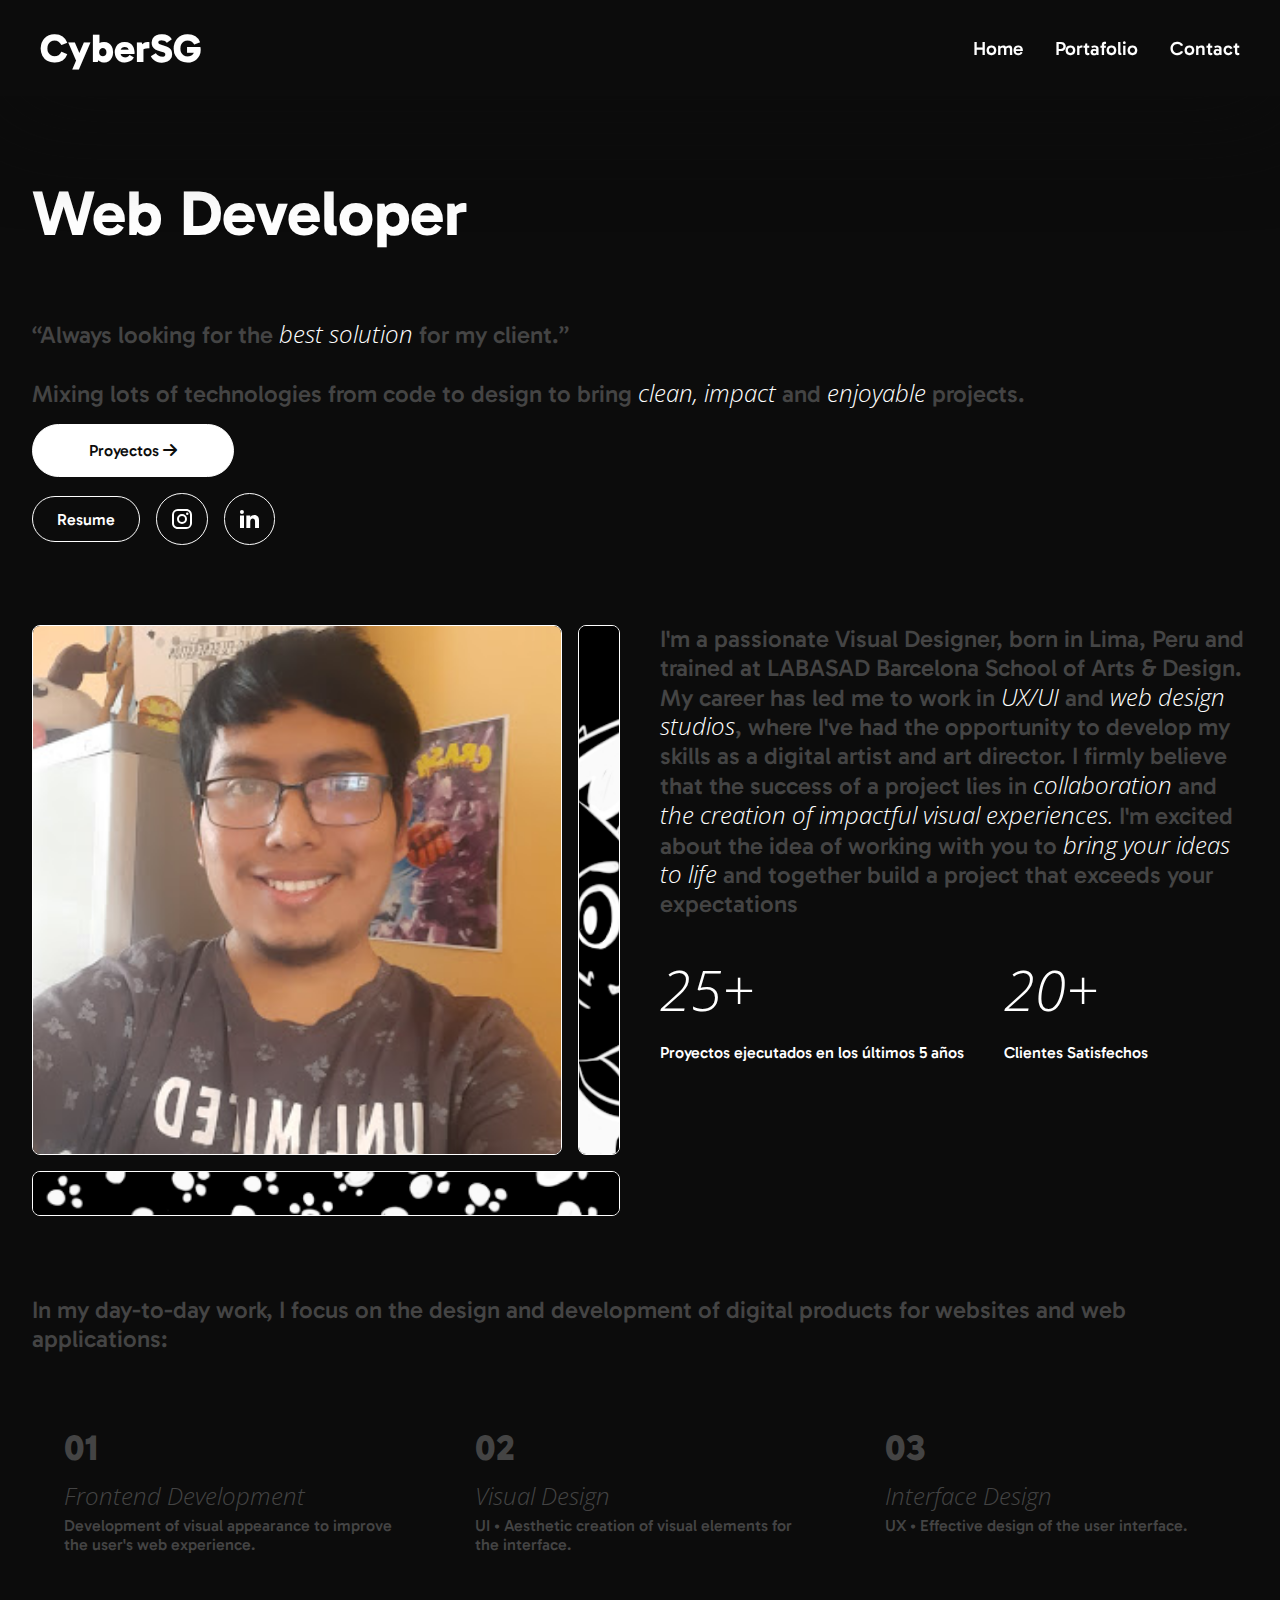
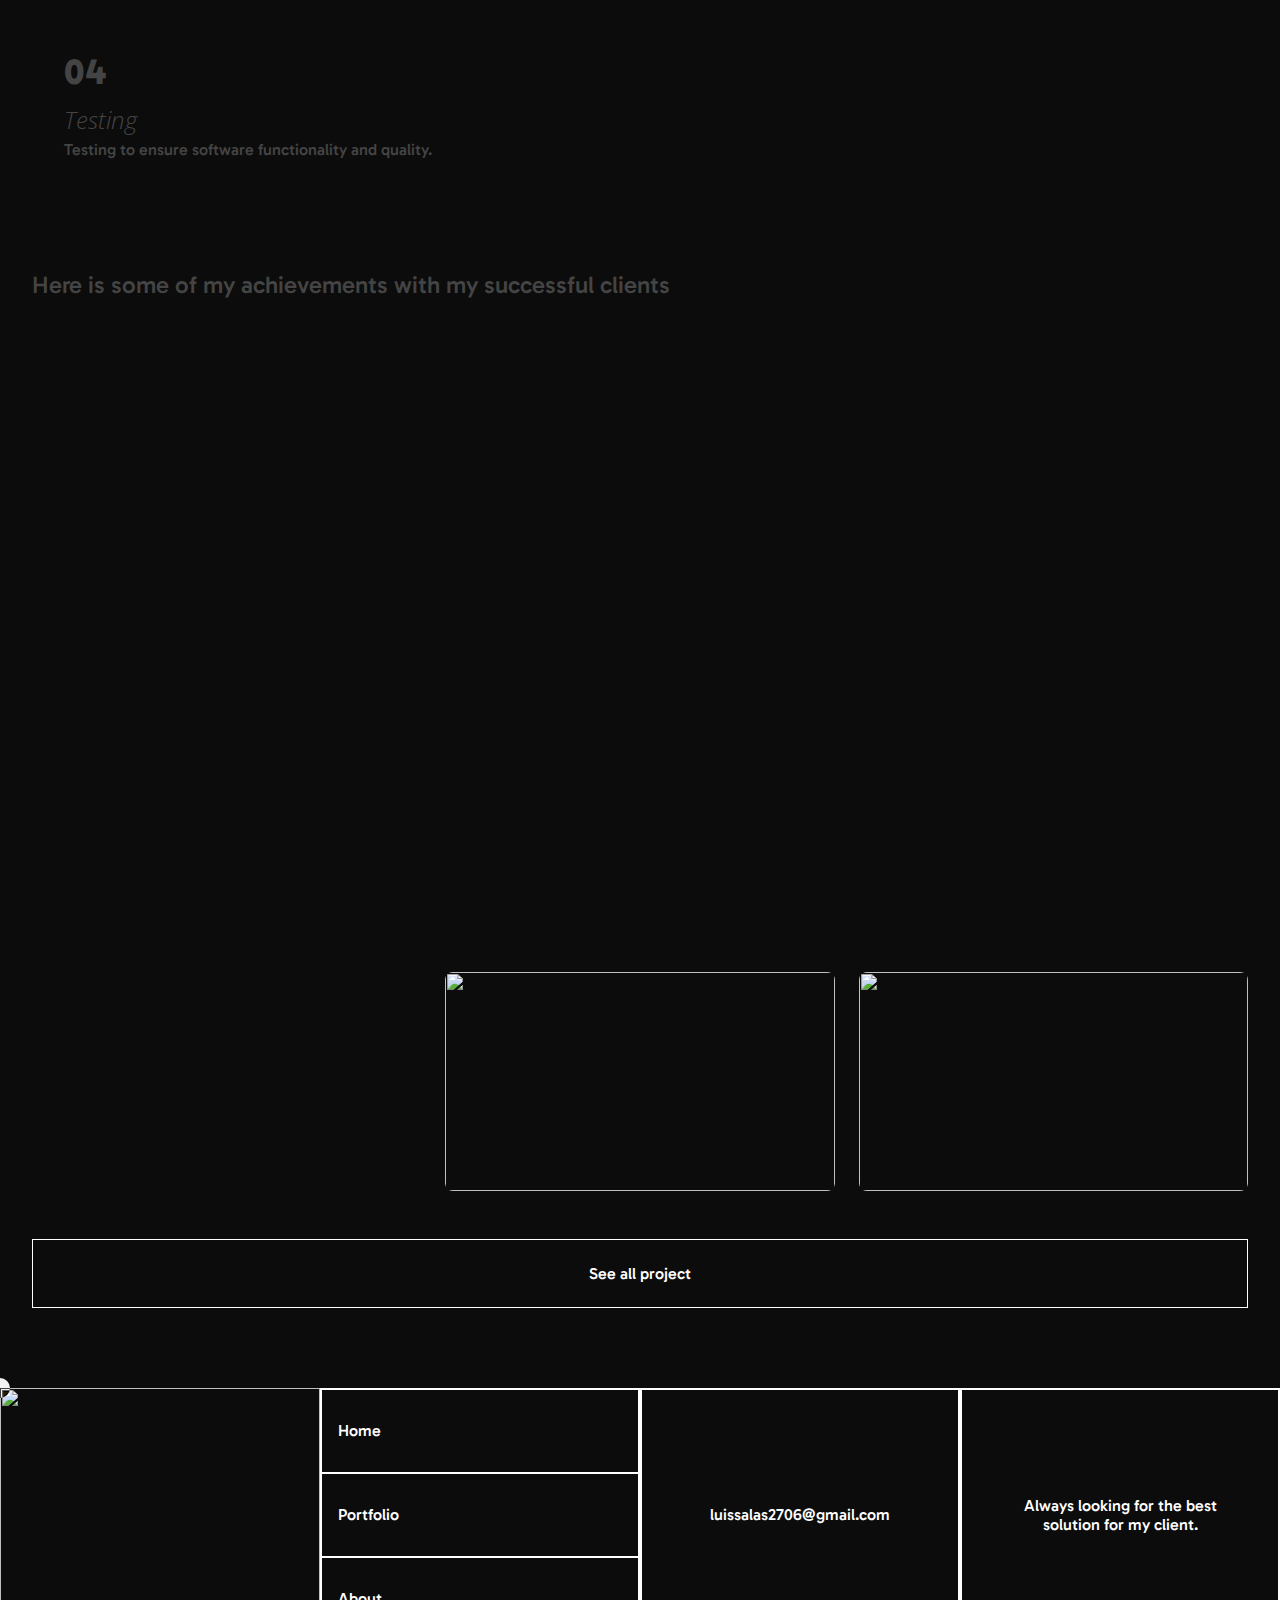
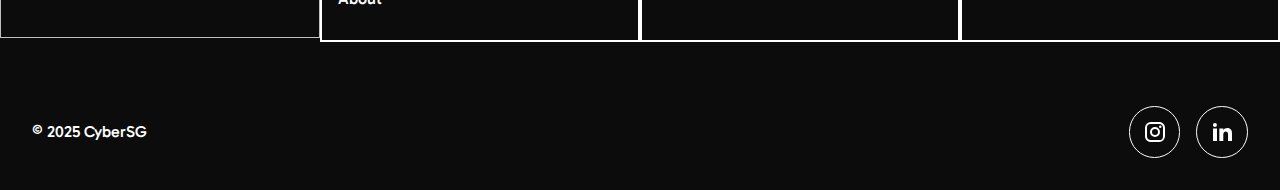
==== commit 0a5b9619: "Cyber sg | ver 4" ====
--- a/index.html
+++ b/index.html
@@ -19,6 +19,8 @@
   
   <link rel="icon" type="image/x-icon" href="./assets/images/myself.avif">
   <link rel="stylesheet" href="./assets/css/styles.css">
+
+  <link rel="stylesheet" href="./assets/css/counter.css">
   <meta name="description" content="Graphic designer, Web designer and Illustrator experimenting all paths in design. Always looking for the best solution." />
 </head>
   <!-- Google tag (gtag.js) -->
@@ -69,9 +71,32 @@
         </div>
         <img class="image-bottom" src="./assets/images/King-bottom.jpg" alt="">
       </div>
-      <div class="content-description full-width">
-        I'm a passionate Visual Designer, born in Lima, Peru and trained at LABASAD Barcelona School of Arts & Design. My career has led me to work in <span class="text-span">UX/UI</span> and <span class="text-span">web design studios</span>, where I've had the opportunity to develop my skills as a digital artist and art director.
-        I firmly believe that the success of a project lies in <span class="text-span">collaboration</span> and <span class="text-span">the creation of impactful visual experiences.</span> I'm excited about the idea of working with you to <span class="text-span">bring your ideas to life</span> and together build a project that exceeds your expectations
+      <div class="section_counter">
+        <div class="content-description full-width">
+          I'm a passionate Visual Designer, born in Lima, Peru and trained at LABASAD Barcelona School of Arts & Design. My career has led me to work in <span class="text-span">UX/UI</span> and <span class="text-span">web design studios</span>, where I've had the opportunity to develop my skills as a digital artist and art director.
+          I firmly believe that the success of a project lies in <span class="text-span">collaboration</span> and <span class="text-span">the creation of impactful visual experiences.</span> I'm excited about the idea of working with you to <span class="text-span">bring your ideas to life</span> and together build a project that exceeds your expectations
+        </div>
+        <div class="section_counter">
+          <div class="container-3 counter">
+            <div class="achievement">
+              <div class="counter_up">
+                <div duration="3000" counter-element="number" class="number_counter">25</div>
+                <div class="number_counter">+</div>
+              </div>
+              <div class="paragraph-2 white">Proyectos ejecutados en los últimos 5 años</div>
+            </div>
+            <div class="achievement">
+              <div class="counter_up">
+                <div duration="3000" counter-element="number" class="number_counter">20</div>
+                <div class="number_counter">+</div>
+              </div>
+              <div class="paragraph-2 white">Clientes Satisfechos</div>
+            </div>
+          </div>
+        </div>
+        <div>
+
+        </div>
       </div>
     </section>
 
@@ -166,6 +191,7 @@
   <script src="./assets/js/mouse.js"></script>
   <script src="./assets/js/smooth-scroll.js"></script>
   <script src="./assets/js/pixel-canvas.js"></script>
+  <script src="./assets/js/number-counter.js"></script>
 
 </body>
 </html>
--- a/assets/css/styles.css
+++ b/assets/css/styles.css
@@ -268,13 +268,15 @@
     display: flex;
     flex-direction: row;
     justify-content: space-between;
-    max-width: 900px;
+    max-width: 1600px;
 
     & svg {
         width: 2.5em;
         height: auto;
     }
 }
+
+
 
 .display_text {
     font-size: 3rem;
@@ -598,6 +600,8 @@
     width: 100%;
     gap: 16px;
 }
+
+
 video {
     width: 100%;
     aspect-ratio: 16 / 9;
@@ -635,6 +639,7 @@
 }
 .image-small {
     width: 100%;
+    height: 100%;
     object-fit: cover;
     border-radius: 8px;
     max-height: 20rem;
@@ -645,9 +650,19 @@
     }
 }
 
+.image-small.proyectos {
+    width: 100%;
+    object-fit: cover;
+    border-radius: 8px;
+    height: 30rem;
+    max-height: none;
+}
+
 .vertical {
     max-height: none;
-    display: flex;
+    object-fit: cover;
+    display: flex;
+    gap: 1rem;
     flex-direction: column;
     text-decoration: none;
 }
@@ -664,6 +679,51 @@
     font-size: 2rem;
     opacity: 0;
     animation: fadeIn 2s forwards;
+}
+
+.experience-container {
+    display: flex;
+    flex-direction: column;
+    gap: .8rem;
+    padding: 1rem 0;
+    border-bottom: solid 0.5px var(--text-color);
+
+    & :nth-child(3){
+        font-weight: 300;
+        color: var(--accent-color);
+    }
+}
+
+.experience {
+    display: flex;
+    justify-content: space-between;
+    gap: 1rem;
+    & :nth-child(2){
+        font-weight: 300;
+    }
+}
+
+.content-header.proyectos {
+    color: var(--text-color);
+    text-decoration: none;
+    display: flex;
+    flex-direction: row;
+    align-items: center;
+    justify-content: initial;
+    font-weight: 300;
+}
+.experience-container.proyectos {
+    width: 100%;
+    display: flex;
+    flex-direction: row;
+    justify-content: space-between;
+    color: var(--accent-color);
+    gap: 4rem;
+    border-bottom: solid 0.5px var(--accent-color);
+    
+}
+.experience-container.proyectos :nth-child(2) {
+    max-width: 36rem;
 }
 
 
@@ -787,6 +847,15 @@
         flex-direction: row;
     }
     
+    .image-gallery.proyectos {
+        display: grid;
+        grid-template-columns: repeat(2, 1fr);
+        gap: 1.5rem;
+    }
+    .image-small.proyectos {
+        height: 24rem;
+    }
+
     .footer-section {
         flex-direction: row;
 
@@ -875,6 +944,10 @@
         display: grid;
         grid-template-columns: repeat(3, 1fr);
     }
+
+    /* .vertical {
+        height: 30rem;
+    } */
 
     .footer {
         grid-template-columns: repeat(4, 1fr);
--- a/assets/css/counter.css
+++ b/assets/css/counter.css
@@ -0,0 +1,26 @@
+.section_counter {
+    width: 100%;
+    display: flex;
+    flex-direction: column;
+    gap: 2rem;
+}
+
+.container-3.counter {
+    display: flex;
+    gap: 2.5rem;
+}
+
+.achievement {
+    display: flex;
+    flex-direction: column;
+    gap: 1rem;
+}
+
+.counter_up {
+    display: flex;
+    color: white;
+    font-family: 'Open Sans', sans-serif;
+    font-style: italic;
+    font-weight: 300;
+    font-size: 3.5rem;
+}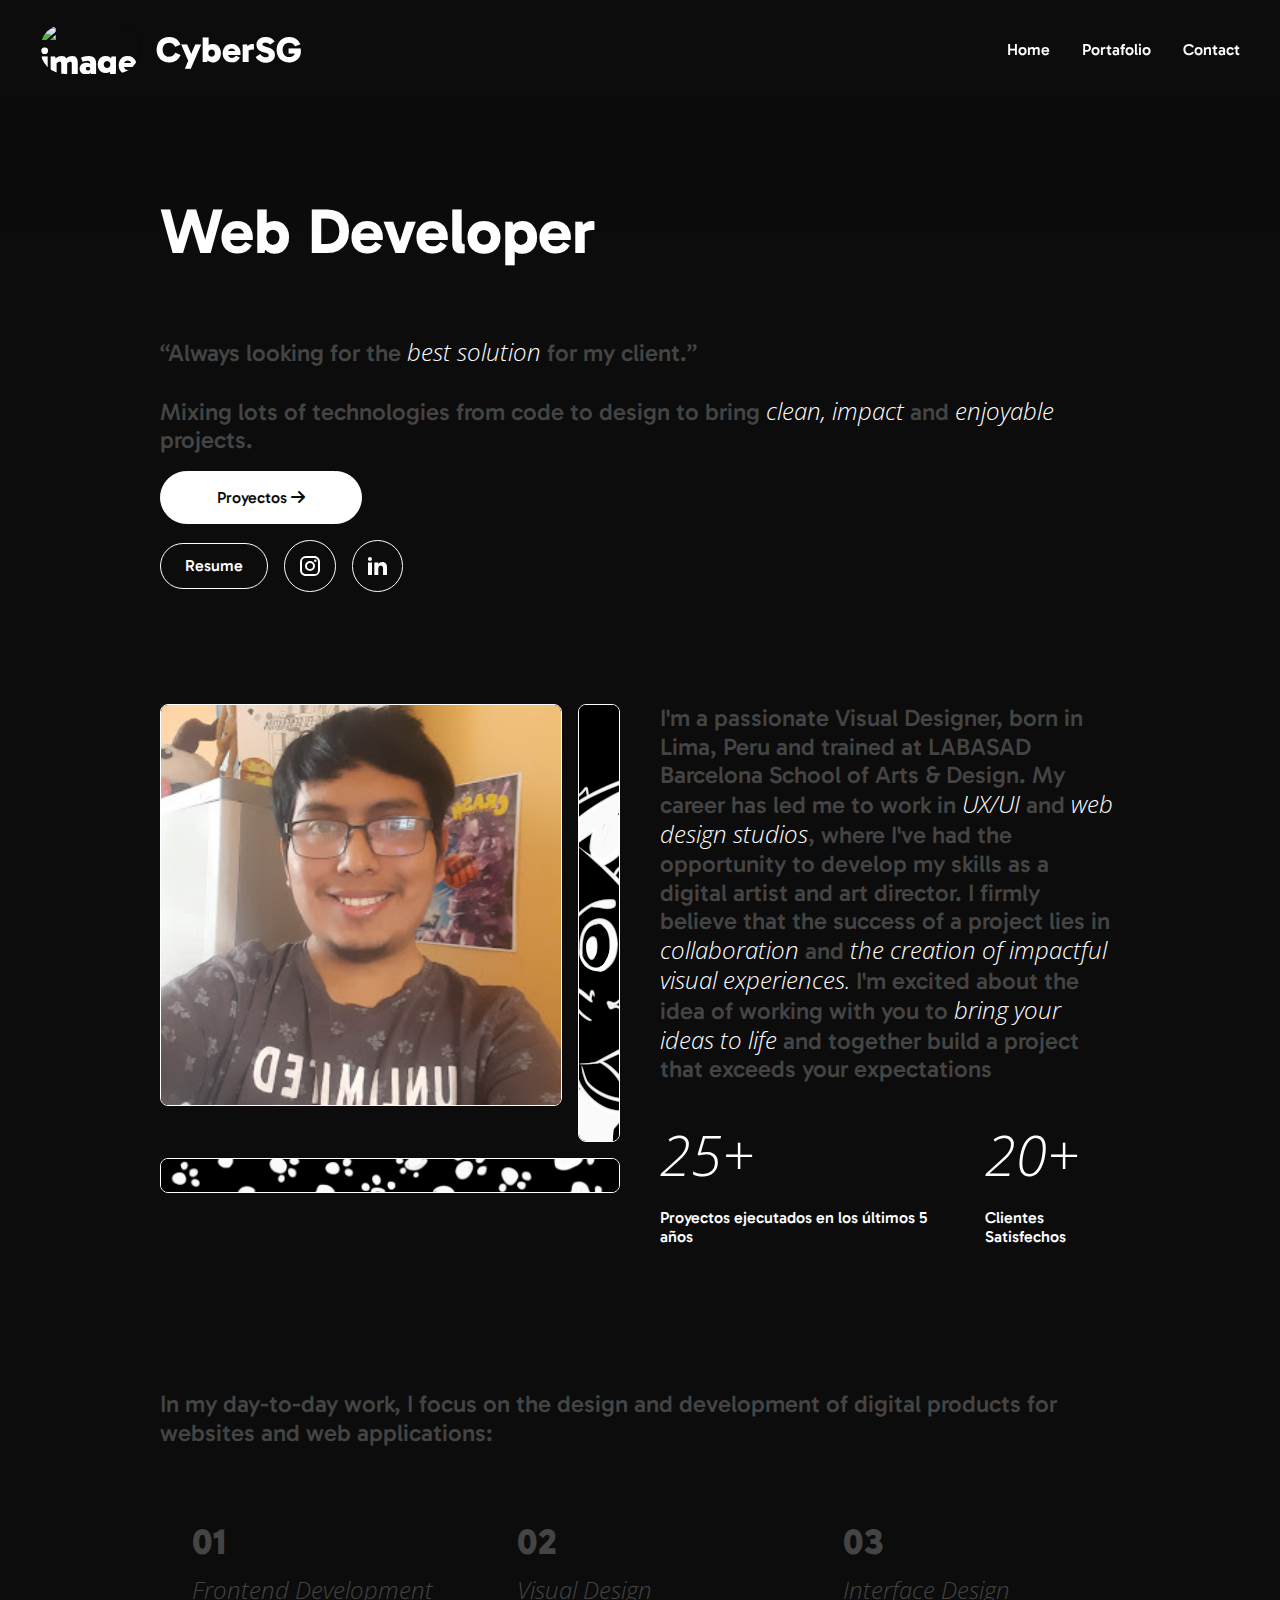
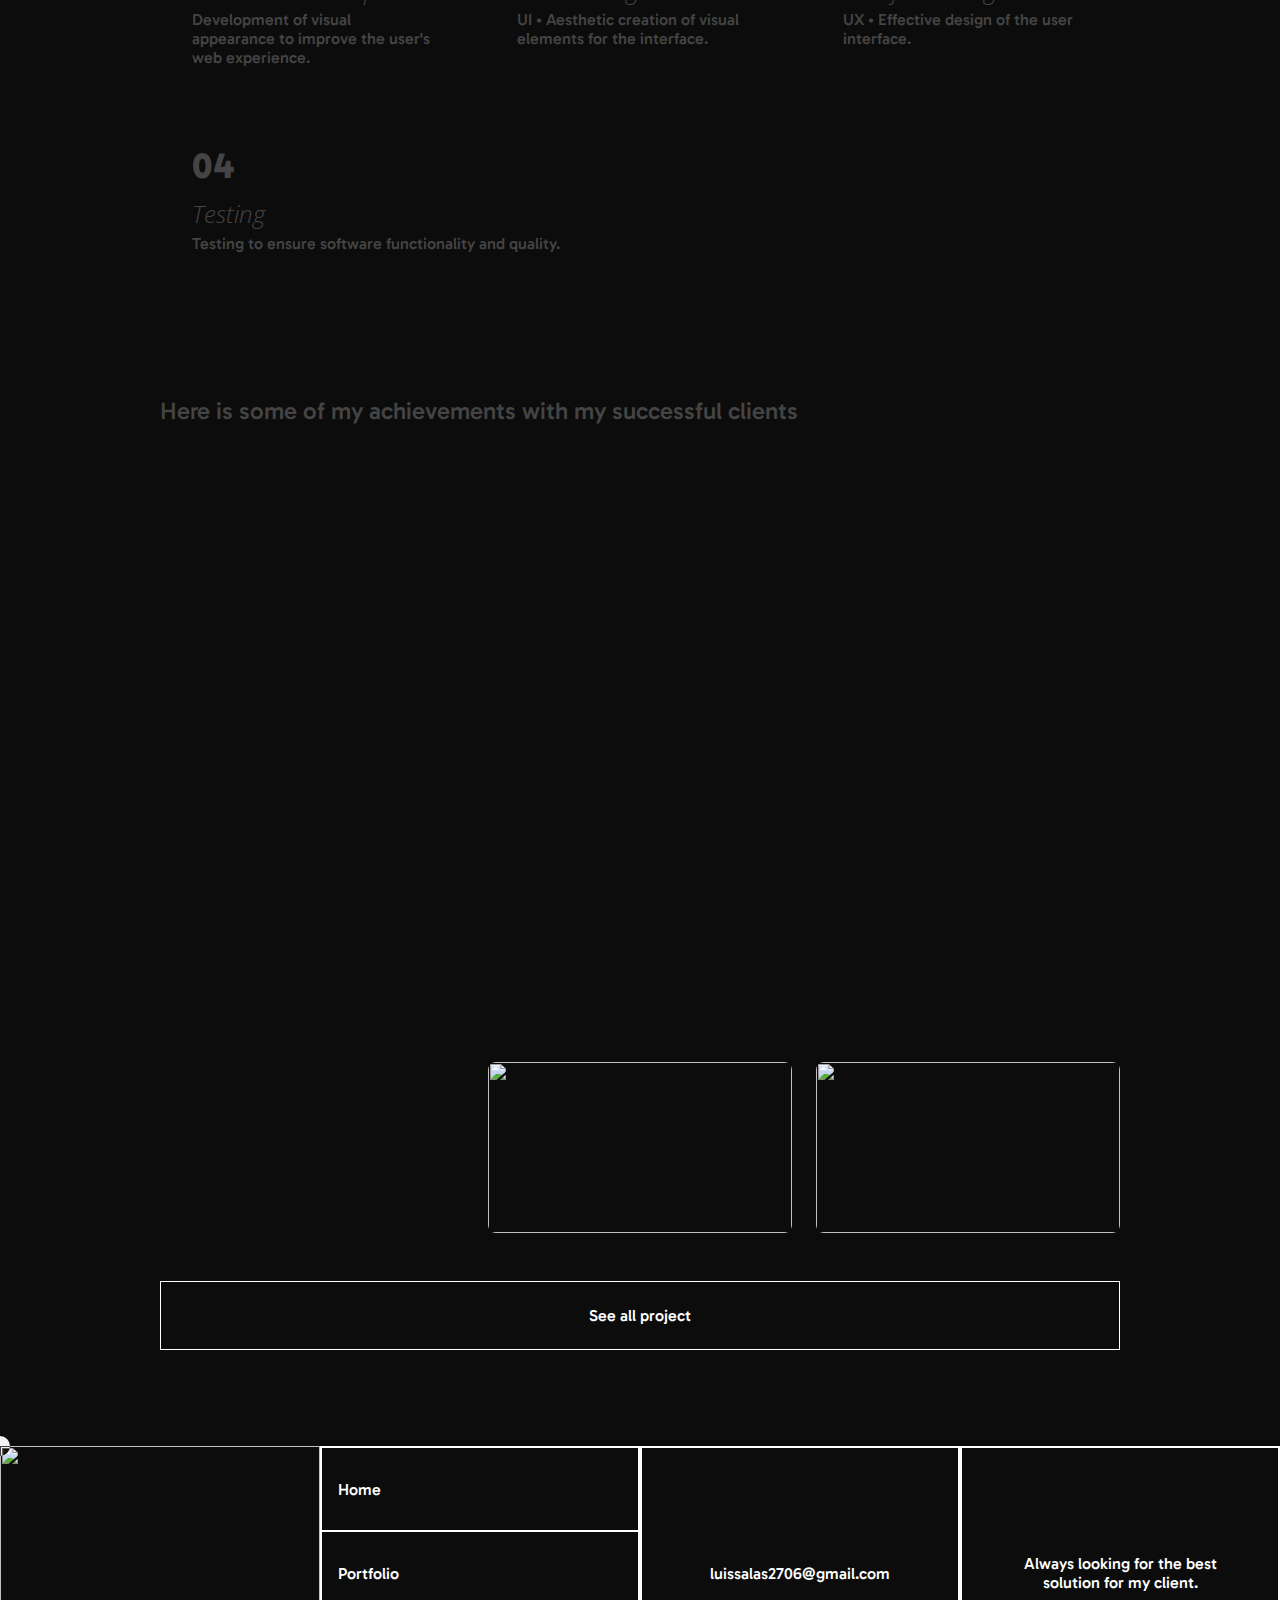
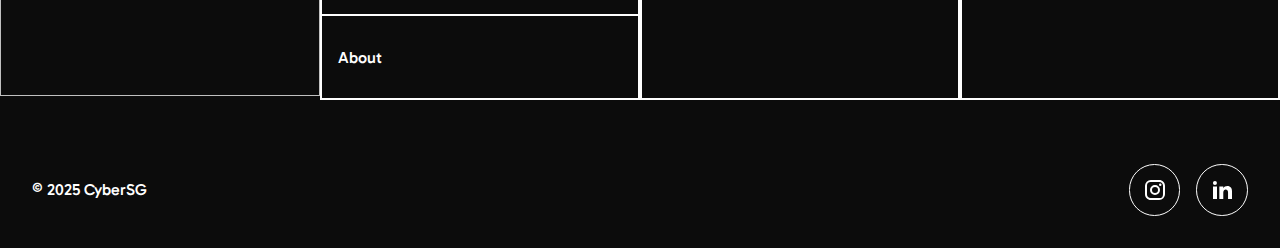
==== commit 12b5a7f7: "CyberSG | Versión #4" ====
--- a/index.html
+++ b/index.html
@@ -152,7 +152,7 @@
         <div class="content-description">
           Here is some of my achievements with my successful clients
         </div>
-        <a class="video-container" href="#">
+        <a class="video-container" href="./ArquitectPro.html">
           <video loop autoplay muted class="image-large" src="./assets/videos/arquitech.mp4"></video>
         </a>
         <div class="image-small-container">
--- a/assets/css/styles.css
+++ b/assets/css/styles.css
@@ -21,12 +21,12 @@
     background-color: var(--bg-color);
     color: #fff;
     width: 100%;
+    /* cursor: none; */
+}
+
+/* a {
     cursor: none;
-}
-
-a {
-    cursor: none;
-  }
+  } */
 .header {
     position: relative;
     background: var(--bg-color);
@@ -38,8 +38,11 @@
 }
 
 a.logo-text{
+    display: flex;
+    align-items: center;
+    gap: 1rem;
     color: white;
-    font-size: 2.5rem;
+    font-size: 1.5rem;
     font-weight: 800;
     text-decoration: none;
 }
@@ -80,6 +83,10 @@
     flex-direction: column;
     align-items: center;
     text-align: center;
+}
+
+.hamburger-icon {
+    cursor: pointer;
 }
 
 .hamburger-icon .bar {
@@ -161,7 +168,7 @@
     overflow: hidden;
     height: 0;
     text-decoration: none;
-    font-size: clamp(1rem, 3vw, 1.2rem);
+    font-size: clamp(0.875rem, 3vw, 1rem);
     transition: height .5s;
     interpolate-size: allow-keywords;
     padding: 0;
@@ -205,18 +212,33 @@
     align-items: center;
     justify-content: center;
     width: 100%;
-    padding: 2rem;
+    padding: 1rem;
     gap: 1rem;
 }
 
 .section {
     display: flex;
+    background-color: var(--bg-color);
     flex-direction: column;
     width: 100%;
     max-width: 1600px;
     gap: 1.5rem;
-
-}
+    padding: 1rem 1rem;
+    margin: auto;
+
+}
+
+.section.full-width {
+    padding: 0;
+    width: 100%;
+    height: 500px;
+    overflow: hidden;
+    background-attachment: fixed;
+    background-size: cover;
+    background-position: center;
+    background-repeat: no-repeat;
+}
+
 
 .horizontal {
     gap: 2.5rem;
@@ -268,7 +290,6 @@
     display: flex;
     flex-direction: row;
     justify-content: space-between;
-    max-width: 1600px;
 
     & svg {
         width: 2.5em;
@@ -282,6 +303,7 @@
     font-size: 3rem;
 }
 .text {
+    font-size: clamp(1rem, 3vw, 1.2rem);;
     margin-top: 0;
     margin-bottom: 0;
     line-height: 1.2em;
@@ -715,12 +737,11 @@
 .experience-container.proyectos {
     width: 100%;
     display: flex;
-    flex-direction: row;
+    flex-direction: column;
     justify-content: space-between;
     color: var(--accent-color);
     gap: 4rem;
-    border-bottom: solid 0.5px var(--accent-color);
-    
+    border-bottom: solid 0.5px var(--accent-color);  
 }
 .experience-container.proyectos :nth-child(2) {
     max-width: 36rem;
@@ -790,6 +811,13 @@
     object-fit: cover;
 }
 
+.img.header{
+    width: 100px;
+    max-height: 50px;
+    object-fit: cover;
+    border-radius: 50px;
+}
+
 .footer-link {
     display: flex;
     text-align: left;
@@ -843,10 +871,23 @@
 }
 
 @media (min-width: 768px){
+
+    main {
+        padding: 2rem;
+    }
+
+    a.logo-text{
+        font-size: 2.25rem;
+
+    }
     .image-small-container {
         flex-direction: row;
     }
     
+    .experience-container.proyectos {
+        flex-direction: row;
+    }
+
     .image-gallery.proyectos {
         display: grid;
         grid-template-columns: repeat(2, 1fr);
@@ -911,6 +952,14 @@
         opacity: 1;
         transition: height 0.3s ease, opacity 0.3s ease;
 
+    }
+    .section {
+        padding: 1rem 8rem;
+
+    }
+    
+    .section.full-width {
+        height: 50vh;
     }
 
     .horizontal{
